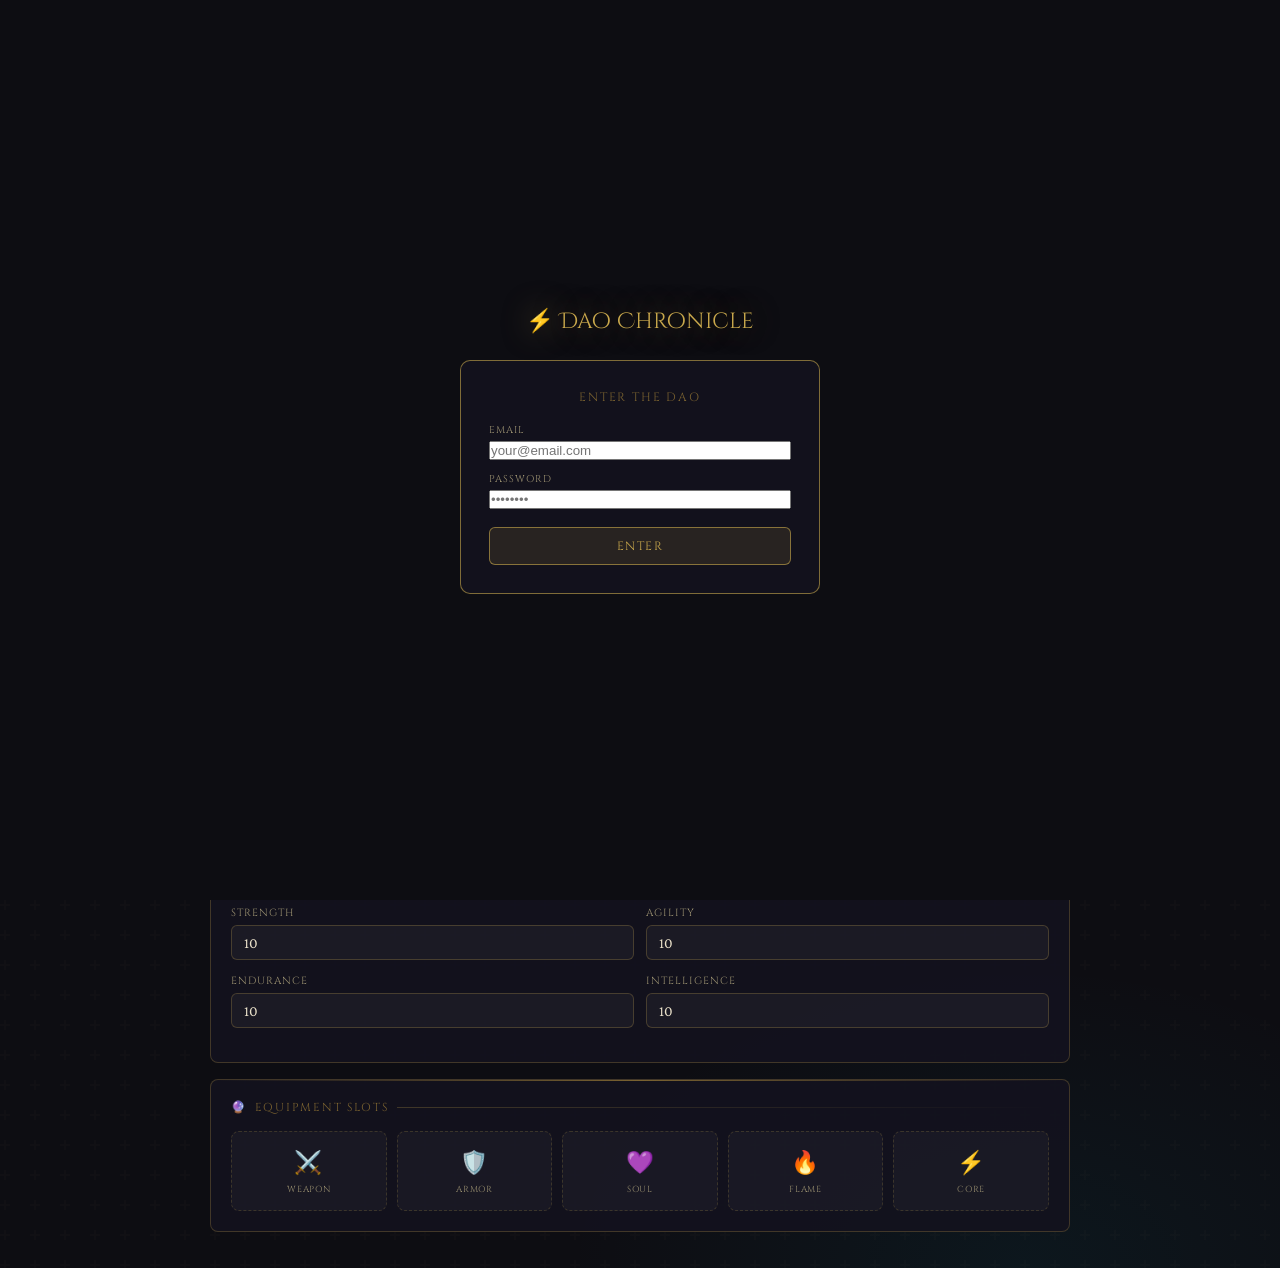
==== index.html @ 79b655cd "Add files via upload Base website form" ====
<!DOCTYPE html>
<html lang="en">
<head>
<meta charset="UTF-8">
<meta name="viewport" content="width=device-width, initial-scale=1.0">
<title>Dao Chronicle — Cultivation Tracker</title>
<link href="https://fonts.googleapis.com/css2?family=Cinzel+Decorative:wght@400;700;900&family=Cinzel:wght@400;600;700&family=Crimson+Pro:ital,wght@0,300;0,400;0,500;1,300;1,400&display=swap" rel="stylesheet">
<script src="https://cdn.jsdelivr.net/npm/@supabase/supabase-js@2"></script>
<link rel="stylesheet" href="style.css">
</head>
<body>

<div id="app-header">
  <div class="header-title">⚡ Dao Chronicle</div>
  <div class="char-switcher" id="charSwitcher">
    <!-- populated by JS -->
    <button class="btn-add-char admin-only" onclick="openAddCharModal()" title="Add Character">＋</button>
    <button class="btn-add-char" onclick="openModal('modal-settings')" title="Settings" style="font-size:0.9rem;">⚙</button>
  </div>
</div>

<div id="tab-bar">
  <button class="tab-btn active" onclick="switchTab('character',this)">
    <span class="tab-icon">☯</span><span data-i18n="tab_character">Character</span>
  </button>
  <button class="tab-btn" onclick="switchTab('stats',this)">
    <span class="tab-icon">📊</span><span data-i18n="tab_stats">Stats</span>
  </button>
  <button class="tab-btn" onclick="switchTab('map',this)">
    <span class="tab-icon">🗺</span><span data-i18n="tab_map">Map</span>
  </button>
  <button class="tab-btn" onclick="switchTab('combat',this)">
    <span class="tab-icon">⚔</span><span data-i18n="tab_combat">Combat</span>
  </button>
  <button class="tab-btn" onclick="switchTab('inventory',this)">
    <span class="tab-icon">🎒</span><span data-i18n="tab_inventory">Inventory</span>
  </button>
  <button class="tab-btn" onclick="switchTab('lore',this)">
    <span class="tab-icon">📜</span>Lore
  </button>
  <button class="tab-btn" onclick="switchTab('shop',this)">
    <span class="tab-icon">🏪</span>Shop
  </button>
  <button class="tab-btn" onclick="switchTab('alchemy',this)">
    <span class="tab-icon">⚗</span>Alchemy
  </button>
</div>

<div id="main-content">

  <!-- ===================== CHARACTER TAB ===================== -->
  <div class="tab-panel active" id="tab-character">

    <!-- Character sub-tabs -->
    <div class="char-sub-tabs">
      <button class="char-sub-tab-btn active" onclick="switchCharSubTab('overview', this)">☯ Overview</button>
      <button class="char-sub-tab-btn" onclick="switchCharSubTab('dao', this)">∞ Dao</button>
    </div>

    <!-- Overview sub-panel -->
    <div class="char-sub-panel active" id="char-sub-overview">

    <div class="panel" id="cultivation-panel">
      <div class="panel-title">⚡ <span data-i18n="panel_cultivation">Cultivation</span></div>
      <div style="display:grid;grid-template-columns:1fr 1fr;gap:12px;">
        <div class="cultivation-display" style="border-color:rgba(6,182,212,0.3);background:linear-gradient(135deg,rgba(6,182,212,0.06),rgba(6,182,212,0.02));">
          <div style="font-family:'Cinzel',serif;font-size:0.6rem;letter-spacing:0.2em;color:var(--qi-light);margin-bottom:6px;text-transform:uppercase;">Qi Cultivation</div>
          <div class="cultivation-stage" id="disp-qi-stage" style="color:var(--qi-light);text-shadow:0 0 20px rgba(6,182,212,0.5);">Mortal</div>
          <div class="cultivation-sublevel" id="disp-qi-sublevel" style="color:var(--qi);">Early Stage · Lv. 1</div>
          <div class="power-bar-group" style="margin-top:10px;max-width:100%;">
            <div class="power-bar-label">
              <span style="color:var(--qi-light)">Qi Power</span>
              <span id="qi-val-disp" style="color:var(--text-dim)">0</span>
            </div>
            <div class="power-bar-track"><div class="power-bar-fill qi" id="qi-bar" style="width:0%"></div></div>
          </div>
        </div>
        <div class="cultivation-display" style="border-color:rgba(139,92,246,0.3);background:linear-gradient(135deg,rgba(139,92,246,0.06),rgba(139,92,246,0.02));">
          <div style="font-family:'Cinzel',serif;font-size:0.6rem;letter-spacing:0.2em;color:var(--soul-light);margin-bottom:6px;text-transform:uppercase;">Soul Cultivation</div>
          <div class="cultivation-stage" id="disp-soul-stage">Mortal</div>
          <div class="cultivation-sublevel" id="disp-soul-sublevel">Early Stage · Lv. 1</div>
          <div class="power-bar-group" style="margin-top:10px;max-width:100%;">
            <div class="power-bar-label">
              <span style="color:var(--soul-light)">Soul Power</span>
              <span id="soul-val-disp" style="color:var(--text-dim)">0</span>
            </div>
            <div class="power-bar-track"><div class="power-bar-fill soul" id="soul-bar" style="width:0%"></div></div>
          </div>
        </div>
      </div>
    </div>

    <div class="panel admin-only">
      <div class="panel-title">✦ <span data-i18n="panel_identity">Identity</span></div>
      <div class="form-row">
        <div class="form-field">
          <label data-i18n="lbl_charname">Character Name</label>
          <input type="text" id="char-name" placeholder="Enter name..." oninput="saveChar()">
        </div>
      </div>
      <div style="display:grid;grid-template-columns:1fr 1fr;gap:14px;margin-bottom:14px;">
        <div style="background:rgba(6,182,212,0.04);border:1px solid rgba(6,182,212,0.2);border-radius:8px;padding:14px;">
          <div style="font-family:'Cinzel',serif;font-size:0.6rem;letter-spacing:0.15em;color:var(--qi-light);text-transform:uppercase;margin-bottom:10px;">⚡ <span data-i18n="lbl_qi_cult">Qi Cultivation</span></div>
          <div class="form-field" style="margin-bottom:10px;">
            <label data-i18n="lbl_stage">Stage</label>
            <select id="qi-stage" onchange="saveChar(); updateCultDisplay()">
              <option>Mortal</option><option>Beginner</option><option>Veteran</option>
              <option>Master</option><option>Expert</option><option>Sage</option>
              <option>Lord</option><option>Monarch</option><option>Immortal</option>
              <option>Saint</option><option>Earth God</option><option>Sky God</option>
              <option>Dao Completion</option>
            </select>
          </div>
          <div class="form-field" style="margin-bottom:10px;">
            <label data-i18n="lbl_sublevel">Sub-Level</label>
            <select id="qi-sublevel" onchange="saveChar(); updateCultDisplay()">
              <option>Early</option><option>Mid</option><option>Late</option><option>Peak</option>
            </select>
          </div>
          <div class="form-field">
            <label data-i18n="lbl_qipower">Qi Power</label>
            <input type="number" id="char-qi" min="0" max="10000" value="100" oninput="saveChar(); updateCultDisplay()">
          </div>
        </div>
        <div style="background:rgba(139,92,246,0.04);border:1px solid rgba(139,92,246,0.2);border-radius:8px;padding:14px;">
          <div style="font-family:'Cinzel',serif;font-size:0.6rem;letter-spacing:0.15em;color:var(--soul-light);text-transform:uppercase;margin-bottom:10px;">💜 <span data-i18n="lbl_soul_cult">Soul Cultivation</span></div>
          <div class="form-field" style="margin-bottom:10px;">
            <label data-i18n="lbl_stage">Stage</label>
            <select id="soul-stage" onchange="saveChar(); updateCultDisplay()">
              <option>Mortal</option><option>Beginner</option><option>Veteran</option>
              <option>Master</option><option>Expert</option><option>Sage</option>
              <option>Lord</option><option>Monarch</option><option>Immortal</option>
              <option>Saint</option><option>Earth God</option><option>Sky God</option>
              <option>Dao Completion</option>
            </select>
          </div>
          <div class="form-field" style="margin-bottom:10px;">
            <label data-i18n="lbl_sublevel">Sub-Level</label>
            <select id="soul-sublevel" onchange="saveChar(); updateCultDisplay()">
              <option>Early</option><option>Mid</option><option>Late</option><option>Peak</option>
            </select>
          </div>
          <div class="form-field">
            <label data-i18n="lbl_soulpower">Soul Power</label>
            <input type="number" id="char-soul" min="0" max="10000" value="100" oninput="saveChar(); updateCultDisplay()">
          </div>
        </div>
      </div>
    </div>

    <div class="panel admin-only">
      <div class="panel-title">⚙ <span data-i18n="panel_corestats">Core Stats (Base Values)</span></div>
      <p style="font-size:0.8rem;color:var(--text-dim);font-style:italic;margin-bottom:12px;">Base values — Qi Strength, Qi Defense, Soul Strength &amp; Soul Defense are derived in the Stats tab.</p>
      <div class="form-row" style="gap:12px;">
        <div class="form-field"><label data-i18n="lbl_str">Strength</label><input type="number" id="core-str" value="10" min="1" oninput="saveChar(); recalcStats()"></div>
        <div class="form-field"><label data-i18n="lbl_agi">Agility</label><input type="number" id="core-agi" value="10" min="1" oninput="saveChar(); recalcStats()"></div>
      </div>
      <div class="form-row" style="gap:12px;">
        <div class="form-field"><label data-i18n="lbl_end">Endurance</label><input type="number" id="core-end" value="10" min="1" oninput="saveChar(); recalcStats()"></div>
        <div class="form-field"><label data-i18n="lbl_int">Intelligence</label><input type="number" id="core-int" value="10" min="1" oninput="saveChar(); recalcStats()"></div>
      </div>
    </div>

    <div class="panel">
      <div class="panel-title">🔮 <span data-i18n="panel_equipment">Equipment Slots</span></div>
      <div class="equip-grid" id="equip-grid">
        <div class="equip-slot" data-slot="weapon" onclick="openEquipSlot('weapon')">
          <span class="equip-slot-icon">⚔️</span>
          <span>Weapon</span>
        </div>
        <div class="equip-slot" data-slot="armor" onclick="openEquipSlot('armor')">
          <span class="equip-slot-icon">🛡️</span>
          <span>Armor</span>
        </div>
        <div class="equip-slot" data-slot="soul" onclick="openEquipSlot('soul')">
          <span class="equip-slot-icon">💜</span>
          <span>Soul</span>
        </div>
        <div class="equip-slot" data-slot="flame" onclick="openEquipSlot('flame')">
          <span class="equip-slot-icon">🔥</span>
          <span>Flame</span>
        </div>
        <div class="equip-slot" data-slot="core" onclick="openEquipSlot('core')">
          <span class="equip-slot-icon">⚡</span>
          <span>Core</span>
        </div>
      </div>
    </div>

    </div><!-- end overview sub-panel -->

    <!-- Dao sub-panel -->
    <div class="char-sub-panel" id="char-sub-dao">
      <div class="panel">
        <div class="panel-title">∞ Dao Comprehension</div>
        <p style="font-size:0.82rem;color:var(--text-dim);margin-bottom:16px;line-height:1.5;font-style:italic;">
          Each Dao has 10 levels of comprehension. Master all 10 elemental Daos to unlock the Grand Dao — the Dao of Everything.
        </p>
        <div id="dao-list"></div>
      </div>

      <!-- Grand Dao -->
      <div class="grand-dao-panel grand-dao-locked" id="grand-dao-panel">
        <div class="grand-dao-title">∞ The Dao</div>
        <div class="grand-dao-subtitle" id="grand-dao-status">Master all 10 Daos at level 10 to unlock this.</div>
        <div id="grand-dao-content" style="display:none;">
          <div style="font-size:0.88rem;color:var(--text-dim);margin-bottom:14px;">
            The Dao of Everything. Beyond comprehension, beyond technique — pure existence.
          </div>
          <div class="dao-pips" id="grand-dao-pips"></div>
          <div style="font-family:'Cinzel',serif;font-size:0.75rem;color:var(--gold);margin-bottom:12px;" id="grand-dao-level-disp">Level 0 / 10</div>
          <div class="dao-btn-row" style="justify-content:center;">
            <button class="dao-btn dao-btn-up" onclick="adjustGrandDao(1)" class="admin-only">+ Comprehend</button>
            <button class="dao-btn dao-btn-down admin-only" onclick="adjustGrandDao(-1)" class="admin-only">−</button>
          </div>
        </div>
      </div>

      <!-- Custom Dao section (unlocked at Grand Dao level 10) -->
      <div id="custom-dao-section" style="display:none;">
        <div class="panel">
          <div class="panel-title">✦ Your Own Dao</div>
          <p style="font-size:0.82rem;color:var(--jade);margin-bottom:14px;font-style:italic;">
            You have transcended all known Daos. Create the Dao that only you can comprehend.
          </p>
          <div id="custom-dao-list" style="margin-bottom:14px;"></div>
          <div class="btn-row">
            <button class="btn admin-only" onclick="openCreateCustomDao()">✦ Create Your Dao</button>
          </div>
        </div>
      </div>

    </div><!-- end dao sub-panel -->

  </div>

  <!-- ===================== STATS TAB ===================== -->
  <div class="tab-panel" id="tab-stats">
    <div class="panel">
      <div class="panel-title">📊 <span data-i18n="panel_compstats">Computed Stats</span></div>
      <div id="stats-display">
        <!-- populated by JS -->
      </div>
    </div>
    <div class="panel">
      <div class="panel-title">⚙ <span data-i18n="panel_equipbonus">Equipment Bonuses</span></div>
      <div id="equip-bonus-list" style="font-size:0.88rem;color:var(--text-dim);">
        <div class="empty-state">No equipment equipped.</div>
      </div>
    </div>
  </div>

  <!-- ===================== MAP TAB ===================== -->
  <div class="tab-panel" id="tab-map">
    <div class="panel">
      <div class="panel-title">🗺 <span data-i18n="panel_map">Map</span></div>
      <div class="map-controls">
        <label for="map-upload" class="btn" style="cursor:pointer;">📁 <span data-i18n="btn_uploadmap">Upload Map</span></label>
        <input type="file" id="map-upload" accept="image/*" style="display:none" onchange="handleMapUpload(event)">
        <button class="btn" onclick="openMapSwitcher()"><span data-i18n="btn_switchmap">🔄 Switch Map</span></button>
        <button class="btn" id="pin-mode-btn" onclick="togglePinMode()"><span data-i18n="btn_addpin">📍 Add Pin</span></button>
        <button class="btn" onclick="exportMap()"><span data-i18n="btn_export">⬇ Export</span></button>
        <button class="btn" onclick="importMapData()"><span data-i18n="btn_import">⬆ Import</span></button>
        <input type="file" id="map-import-input" accept=".json" style="display:none" onchange="handleMapImport(event)">
      </div>
      <div id="map-container">
        <div id="map-canvas-wrap">
          <img id="map-img" src="" alt="" style="display:none">
          <div id="map-no-img" class="no-map-msg">No map uploaded. Click <strong>Upload Map</strong> to begin.</div>
          <svg id="map-svg-overlay"></svg>
        </div>
      </div>
      <div id="map-notes-list"></div>
    </div>
  </div>

  <!-- ===================== COMBAT TAB ===================== -->
  <div class="tab-panel" id="tab-combat">
    <div class="panel">
      <div class="panel-title">⚔ <span data-i18n="panel_combat">Combat Skills</span></div>
      <div class="btn-row">
        <button class="btn btn-soul admin-only" onclick="openSearchModal('skill','combat')"><span data-i18n="btn_searchskills">🔍 Search Skills</span></button>
        <button class="btn admin-only" onclick="openAddCustomSkill('combat')"><span data-i18n="btn_addcustskill">＋ Add Custom Skill</span></button>
      </div>
      <div id="combat-skills-list" style="margin-top:14px;">
        <div class="empty-state">No combat skills learned yet.</div>
      </div>
    </div>
    <div class="panel">
      <div class="panel-title">🌿 <span data-i18n="panel_culttechs">Cultivation Techniques</span></div>
      <div class="btn-row">
        <button class="btn btn-qi admin-only" onclick="openSearchModal('skill','cultivation')"><span data-i18n="btn_searchtechs">🔍 Search Techniques</span></button>
        <button class="btn admin-only" onclick="openAddCustomSkill('cultivation')"><span data-i18n="btn_addcustom">＋ Add Custom</span></button>
      </div>
      <div id="cult-skills-list" style="margin-top:14px;">
        <div class="empty-state">No cultivation techniques learned yet.</div>
      </div>
    </div>
  </div>

  <!-- ===================== INVENTORY TAB ===================== -->
  <div class="tab-panel" id="tab-inventory">
    <div class="sub-tabs">
      <button class="sub-tab-btn active" onclick="switchSubTab('items',this)">📦 <span data-i18n="subtab_items">Items</span></button>
      <button class="sub-tab-btn" onclick="switchSubTab('companions',this)">🐉 <span data-i18n="subtab_companions">Companions</span></button>
    </div>

    <div id="subtab-items">
      <div class="panel">
        <div class="panel-title">📦 <span data-i18n="panel_inventory">Inventory</span></div>
        <div class="btn-row">
          <button class="btn admin-only" onclick="openSearchModal('item','')"><span data-i18n="btn_searchitems">🔍 Search Items</span></button>
          <button class="btn admin-only" onclick="openAddCustomItem()"><span data-i18n="btn_addcustitem">＋ Add Custom Item</span></button>
          <button class="btn admin-only" onclick="exportItems()">⬇ <span data-i18n="btn_exportitems">Export Items</span></button>
          <button class="btn admin-only" onclick="importItems()">⬆ <span data-i18n="btn_importitems">Import Items</span></button>
        </div>
        <div id="items-list" style="margin-top:14px;">
          <div class="empty-state">Your inventory is empty.</div>
        </div>
      </div>
    </div>

    <div id="subtab-companions" style="display:none">
      <div class="panel">
        <div class="panel-title">🐉 <span data-i18n="panel_companions">Spirit Companions</span></div>
        <div class="btn-row">
          <button class="btn btn-soul admin-only" onclick="openSearchModal('companion','')"><span data-i18n="btn_searchcomp">🔍 Search Companions</span></button>
          <button class="btn" onclick="openAddCustomCompanion()"><span data-i18n="btn_addcustom">＋ Add Custom</span></button>
        </div>
        <div id="companions-list" style="margin-top:14px;">
          <div class="empty-state">No companions bound yet.</div>
        </div>
      </div>
    </div>
  </div>

  <!-- ===================== LORE TAB ===================== -->
  <div class="tab-panel" id="tab-lore">

    <!-- Search + filter bar -->
    <div style="display:flex;gap:10px;flex-wrap:wrap;margin-bottom:16px;align-items:center;">
      <input type="text" id="lore-search" placeholder="Search plaques…"
        style="flex:1;min-width:160px;" oninput="filterPlaques()">
      <select id="lore-category-filter" onchange="filterPlaques()"
        style="width:auto;min-width:140px;">
        <option value="">All Categories</option>
        <option>Power</option>
        <option>Person</option>
        <option>Faction</option>
        <option>Location</option>
        <option>Beast</option>
        <option>Artifact</option>
        <option>Event</option>
      </select>
    </div>

    <!-- Plaque grid -->
    <div id="lore-grid" style="
      display:grid;
      grid-template-columns:repeat(auto-fill,minmax(280px,1fr));
      gap:14px;">
      <div style="text-align:center;padding:60px 20px;color:var(--text-dim);
        font-style:italic;grid-column:1/-1;">Loading plaques…</div>
    </div>

  </div>


  <!-- ===================== SHOP TAB ===================== -->
  <div class="tab-panel" id="tab-shop">
    <div class="panel">
      <div class="panel-title">🏪 Ingredient Shop</div>
      <div style="display:flex;align-items:center;justify-content:space-between;flex-wrap:wrap;gap:10px;margin-bottom:16px;">
        <div style="display:flex;align-items:center;gap:6px;">
          <span style="font-size:0.9rem;">💰</span>
          <span style="font-family:'Cinzel',serif;font-size:0.9rem;color:var(--gold);" id="shop-gold-display">0 Gold</span>
        </div>
        <div style="display:flex;gap:8px;flex-wrap:wrap;">
          <input type="text" id="shop-search" placeholder="Search ingredients…" style="width:180px;" oninput="filterShop()">
          <select id="shop-cat-filter" onchange="filterShop()" style="width:auto;">
            <option value="">All Types</option>
            <option>Herb</option><option>Mineral</option><option>Beast Core</option>
            <option>Flame Essence</option><option>Spirit Water</option><option>Void Crystal</option>
          </select>
          <select id="shop-rarity-filter" onchange="filterShop()" style="width:auto;">
            <option value="">All Rarities</option>
            <option>Common</option><option>Uncommon</option><option>Rare</option>
            <option>Epic</option><option>Legendary</option>
          </select>
        </div>
      </div>
      <div id="shop-grid" style="display:grid;grid-template-columns:repeat(auto-fill,minmax(220px,1fr));gap:12px;"></div>
    </div>
  </div>

  <!-- ===================== ALCHEMY TAB ===================== -->
  <div class="tab-panel" id="tab-alchemy">
    <div class="panel">
      <div class="panel-title">⚗ Alchemy — Ingredient Pouch</div>
      <div id="ingredient-pouch" style="display:flex;flex-wrap:wrap;gap:6px;min-height:48px;"></div>
    </div>
    <div class="panel">
      <div class="panel-title">⚗ Pill Recipes</div>
      <div style="display:flex;gap:8px;margin-bottom:14px;flex-wrap:wrap;">
        <input type="text" id="recipe-search" placeholder="Search recipes…" style="flex:1;min-width:140px;" oninput="filterRecipes()">
        <select id="recipe-rarity-filter" onchange="filterRecipes()" style="width:auto;">
          <option value="">All Rarities</option>
          <option>Common</option><option>Uncommon</option><option>Rare</option>
          <option>Epic</option><option>Legendary</option><option>Mythic</option>
        </select>
      </div>
      <div id="recipe-grid" style="display:grid;grid-template-columns:repeat(auto-fill,minmax(280px,1fr));gap:12px;"></div>
    </div>
  </div>

</div><!-- #main-content -->

<!-- ===================== MODALS ===================== -->

<!-- Add Character Modal -->
<div class="modal-bg" id="modal-add-char">
  <div class="modal">
    <div class="modal-title">Create Character</div>
    
    <div class="form-field" style="margin-bottom:14px;">
      <label>Character Name</label>
      <input type="text" id="new-char-name" placeholder="Enter name...">
    </div>
    <div class="btn-row">
      <button class="btn" onclick="createCharacter()">Create</button>
      <button class="btn btn-danger" onclick="closeModal('modal-add-char')">Cancel</button>
    </div>
  </div>
</div>

<!-- Search Modal -->
<div class="modal-bg" id="modal-search">
  <div class="modal">
    <div class="modal-title" id="search-modal-title">Search</div>
    
    <div class="search-input-wrap">
      <span class="search-icon">🔍</span>
      <input type="text" id="search-input" placeholder="Search by name, type, rank..." oninput="runSearch()">
    </div>
    <div id="search-results"></div>
    <div class="btn-row" style="margin-top:12px;">
      <button class="btn btn-danger" onclick="closeModal('modal-search')">Cancel</button>
    </div>
  </div>
</div>

<!-- Equipment Search Modal -->
<div class="modal-bg" id="modal-equip-search">
  <div class="modal">
    <div class="modal-title" id="equip-modal-title">Equip Item</div>
    
    <div class="search-input-wrap">
      <span class="search-icon">🔍</span>
      <input type="text" id="equip-search-input" placeholder="Search items..." oninput="runEquipSearch()">
    </div>
    <div id="equip-search-results"></div>
    <div class="btn-row" style="margin-top:10px;">
      <button class="btn btn-danger" onclick="unequipSlot()">🗑 Unequip</button>
      <button class="btn" onclick="closeModal('modal-equip-search')">Cancel</button>
    </div>
  </div>
</div>

<!-- Map Switcher Modal -->
<div class="modal-bg" id="modal-map-switcher">
  <div class="modal">
    <div class="modal-title">Saved Maps</div>
    
    <div id="map-switcher-list"></div>
    <div class="btn-row" style="margin-top:12px;">
      <button class="btn btn-danger" onclick="closeModal('modal-map-switcher')">Cancel</button>
    </div>
  </div>
</div>

<!-- Pin Note Modal -->
<div class="modal-bg" id="modal-pin">
  <div class="modal">
    <div class="modal-title">Map Marker</div>
    
    <div class="form-field" style="margin-bottom:12px;">
      <label>Marker Title</label>
      <input type="text" id="pin-title" placeholder="Location name...">
    </div>
    <div class="form-field" style="margin-bottom:14px;">
      <label>Notes</label>
      <textarea id="pin-note" rows="4" placeholder="Describe this location..."></textarea>
    </div>
    <div class="form-field" style="margin-bottom:14px;">
      <label>Color</label>
      <select id="pin-color">
        <option value="#c9a84c">Gold</option>
        <option value="#ef4444">Red</option>
        <option value="#06b6d4">Cyan</option>
        <option value="#8b5cf6">Purple</option>
        <option value="#10b981">Green</option>
      </select>
    </div>
    <div class="btn-row">
      <button class="btn" onclick="savePin()">Save Marker</button>
      <button class="btn btn-danger" id="delete-pin-btn" onclick="deletePin()" style="display:none">Delete</button>
      <button class="btn btn-danger" onclick="closeModal('modal-pin')">Cancel</button>
    </div>
  </div>
</div>

<!-- Custom Skill Modal -->
<div class="modal-bg" id="modal-custom-skill">
  <div class="modal">
    <div class="modal-title">Add Custom Skill</div>
    
    <div class="form-row">
      <div class="form-field"><label>Name</label><input type="text" id="csk-name" placeholder="Skill name..."></div>
      <div class="form-field"><label>Type</label>
        <select id="csk-type">
          <option>Qi Skill</option><option>Soul Skill</option><option>Cultivation Technique</option><option>Mythic Art</option>
        </select>
      </div>
    </div>
    <div class="form-row">
      <div class="form-field"><label>Rank</label>
        <select id="csk-rank"><option>D</option><option>C</option><option>B</option><option>A</option><option>S</option><option>SS</option></select>
      </div>
      <div class="form-field"><label>Rarity</label>
        <select id="csk-rarity"><option>Common</option><option>Rare</option><option>Legendary</option><option>Mythic</option><option>Immortal</option></select>
      </div>
    </div>
    <div class="form-field" style="margin-bottom:12px;"><label>Description</label><textarea id="csk-desc" rows="3" placeholder="Describe the skill..."></textarea></div>
    <div class="form-field" style="margin-bottom:14px;"><label>Effect</label><textarea id="csk-effect" rows="2" placeholder="Game effect..."></textarea></div>
    <div class="btn-row">
      <button class="btn" onclick="saveCustomSkill()">Add Skill</button>
      <button class="btn btn-danger" onclick="closeModal('modal-custom-skill')">Cancel</button>
    </div>
  </div>
</div>

<!-- Custom Item Modal -->
<div class="modal-bg" id="modal-custom-item">
  <div class="modal">
    <div class="modal-title">Add Custom Item</div>
    
    <div class="form-row">
      <div class="form-field"><label>Name</label><input type="text" id="citm-name" placeholder="Item name..."></div>
      <div class="form-field"><label>Type</label>
        <select id="citm-type">
          <option>Weapon</option><option>Armor</option><option>Flame</option>
          <option>Soul</option><option>Core</option>
          <option>Artifact</option><option>Utility Item</option><option>Cultivation Pill</option>
        </select>
      </div>
    </div>
    <div class="form-row">
      <div class="form-field"><label>Rank</label>
        <select id="citm-rank"><option>D</option><option>C</option><option>B</option><option>A</option><option>S</option><option>Growth</option></select>
      </div>
      <div class="form-field"><label>Energy</label>
        <select id="citm-energy"><option>Qi</option><option>Soul</option><option>Mixed</option><option>Fire / Soul</option><option>Void</option><option>None</option></select>
      </div>
    </div>
    <div class="form-row-3" style="margin-bottom:12px;">
      <div class="form-field"><label>ATK bonus</label><input type="number" id="citm-b-attack" value="0"></div>
      <div class="form-field"><label>DEF bonus</label><input type="number" id="citm-b-defense" value="0"></div>
      <div class="form-field"><label>STR bonus</label><input type="number" id="citm-b-strength" value="0"></div>
      <div class="form-field"><label>AGI bonus</label><input type="number" id="citm-b-agility" value="0"></div>
      <div class="form-field"><label>END bonus</label><input type="number" id="citm-b-endurance" value="0"></div>
      <div class="form-field"><label>INT bonus</label><input type="number" id="citm-b-intelligence" value="0"></div>
    </div>
    <!-- Image upload -->
    <div class="form-field" style="margin-bottom:14px;">
      <label>Item Image (optional)</label>
      <div style="display:flex;align-items:center;gap:10px;margin-top:4px;">
        <label for="citm-img-upload" class="btn" style="cursor:pointer;margin:0;">📷 Upload Image</label>
        <input type="file" id="citm-img-upload" accept="image/*" style="display:none" onchange="previewCustomItemImg(event)">
        <button class="btn btn-danger" onclick="clearCustomItemImg()">Clear</button>
      </div>
      <div id="citm-img-preview" style="margin-top:8px;display:none;">
        <img id="citm-img-thumb" src="" style="max-height:80px;border-radius:6px;border:1px solid var(--border);">
      </div>
    </div>
    <div class="btn-row">
      <button class="btn" onclick="saveCustomItem()">Add Item</button>
      <button class="btn btn-danger" onclick="closeModal('modal-custom-item')">Cancel</button>
    </div>
  </div>
</div>


<!-- Settings Modal -->
<div class="modal-bg" id="modal-settings">
  <div class="modal" style="max-width:400px;">
    <div class="modal-title">⚙ Settings</div>
    

    <!-- Appearance -->
    <div style="font-family:'Cinzel',serif;font-size:0.62rem;letter-spacing:0.15em;color:var(--gold-dim);text-transform:uppercase;margin-bottom:12px;">Appearance</div>
    <div style="display:flex;align-items:center;justify-content:space-between;padding:12px 14px;background:rgba(255,255,255,0.03);border:1px solid var(--border);border-radius:8px;margin-bottom:20px;">
      <div>
        <div style="font-family:'Cinzel',serif;font-size:0.82rem;color:var(--text);">Light Mode</div>
        <div style="font-size:0.78rem;color:var(--text-dim);margin-top:2px;">Switch to a brighter parchment theme</div>
      </div>
      <label class="toggle-switch">
        <input type="checkbox" id="setting-light-mode" onchange="applySettings()">
        <span class="toggle-slider"></span>
      </label>
    </div>

    <!-- Character Export/Import -->
    <div style="font-family:'Cinzel',serif;font-size:0.62rem;letter-spacing:0.15em;color:var(--gold-dim);text-transform:uppercase;margin-bottom:12px;">Character Data</div>
    <div style="padding:12px 14px;background:rgba(255,255,255,0.03);border:1px solid var(--border);border-radius:8px;margin-bottom:20px;">
      <div style="font-family:'Cinzel',serif;font-size:0.82rem;color:var(--text);margin-bottom:8px;">Export or import your full character save</div>
      <div style="display:flex;gap:8px;">
        <button class="btn" onclick="exportCharacter();closeModal('modal-settings')" style="flex:1;">⬇ Export Character</button>
        <button class="btn btn-soul" onclick="importCharacter();closeModal('modal-settings')" style="flex:1;">⬆ Import Character</button>
      </div>
    </div>

    <!-- Language -->
    <div style="font-family:'Cinzel',serif;font-size:0.62rem;letter-spacing:0.15em;color:var(--gold-dim);text-transform:uppercase;margin-bottom:12px;">Language</div>
    <div style="padding:12px 14px;background:rgba(255,255,255,0.03);border:1px solid var(--border);border-radius:8px;margin-bottom:20px;">
      <div style="font-family:'Cinzel',serif;font-size:0.82rem;color:var(--text);margin-bottom:8px;">Skill &amp; Companion Descriptions</div>
      <div style="display:flex;gap:8px;">
        <button id="lang-en-btn" class="btn" onclick="setLanguage('en')" style="flex:1;">🇬🇧 English</button>
        <button id="lang-de-btn" class="btn" onclick="setLanguage('de')" style="flex:1;opacity:0.5;">🇩🇪 Deutsch</button>
      </div>
    </div>

    <div class="btn-row" style="margin-top:4px;">
      <button class="btn" onclick="closeModal('modal-settings')">Done</button>
    </div>
  </div>
</div>


<!-- Delete Character Modal -->
<div class="modal-bg" id="modal-delete-char">
  <div class="modal" style="max-width:380px;">
    <div class="modal-title" style="color:#f87171;">⚠ Delete Character</div>
    
    <p style="font-size:0.95rem;color:var(--text);margin-bottom:6px;">Are you sure you want to delete</p>
    <p style="font-family:'Cinzel',serif;font-size:1rem;color:var(--gold);margin-bottom:16px;" id="delete-char-name"></p>
    <p style="font-size:0.85rem;color:var(--text-dim);margin-bottom:20px;">This will permanently remove all data for this character including stats, skills, inventory, and maps.</p>
    <div class="btn-row">
      <button class="btn btn-danger" onclick="deleteCharacter()" style="flex:1;">🗑 Delete Forever</button>
      <button class="btn" onclick="closeModal('modal-delete-char')" style="flex:1;">Cancel</button>
    </div>
  </div>
</div>

<!-- Hidden file inputs for export/import -->
<input type="file" id="import-items-input" accept=".json" style="display:none" onchange="handleItemsImport(event)">
<input type="file" id="import-char-input"  accept=".json" style="display:none" onchange="handleCharImport(event)">

<!-- Create Custom Dao Modal -->
<div class="modal-bg" id="modal-custom-dao">
  <div class="modal" style="max-width:460px;">
    <div class="modal-title" style="color:var(--gold);">✦ Create Your Dao</div>
    <div class="form-field" style="margin-bottom:12px;">
      <label>Dao Name</label>
      <input type="text" id="custom-dao-name" placeholder="The Dao of ...">
    </div>
    <div class="form-field" style="margin-bottom:14px;">
      <label>Description</label>
      <textarea id="custom-dao-desc" rows="3" placeholder="Describe the nature of your Dao..."></textarea>
    </div>
    <div class="form-field" style="margin-bottom:14px;">
      <label>Dao Color (accent)</label>
      <select id="custom-dao-color">
        <option value="#c9a84c">Gold</option>
        <option value="#06b6d4">Cyan</option>
        <option value="#8b5cf6">Purple</option>
        <option value="#10b981">Jade</option>
        <option value="#ef4444">Crimson</option>
        <option value="#f97316">Orange</option>
        <option value="#e0f2fe">Ice White</option>
        <option value="#ff6b6b">Chaos Red</option>
      </select>
    </div>
    <div class="btn-row">
      <button class="btn" onclick="saveCustomDao()">✦ Forge This Dao</button>
      <button class="btn btn-danger" onclick="closeModal('modal-custom-dao')">Cancel</button>
    </div>
  </div>
</div>

<!-- Login Overlay -->
<div id="login-overlay" style="
  position:fixed;inset:0;background:var(--ink);z-index:10000;
  display:flex;flex-direction:column;align-items:center;justify-content:center;gap:16px;
  padding:24px;">
  <div style="font-family:'Cinzel Decorative',serif;font-size:1.4rem;color:var(--gold);
    text-shadow:0 0 30px rgba(201,168,76,0.5);margin-bottom:8px;">⚡ Dao Chronicle</div>
  <div style="background:var(--panel);border:1px solid var(--border-bright);border-radius:10px;
    padding:28px;width:100%;max-width:360px;position:relative;">
    <div style="font-family:'Cinzel',serif;font-size:0.75rem;letter-spacing:0.15em;
      color:var(--gold-dim);text-transform:uppercase;margin-bottom:18px;text-align:center;">
      Enter the Dao</div>
    <div style="margin-bottom:12px;">
      <label style="font-family:'Cinzel',serif;font-size:0.62rem;letter-spacing:0.1em;
        color:var(--text-dim);text-transform:uppercase;display:block;margin-bottom:4px;">Email</label>
      <input type="email" id="login-email" placeholder="your@email.com"
        style="width:100%;" autocomplete="email" onkeydown="if(event.key==='Enter')doLogin()">
    </div>
    <div style="margin-bottom:18px;">
      <label style="font-family:'Cinzel',serif;font-size:0.62rem;letter-spacing:0.1em;
        color:var(--text-dim);text-transform:uppercase;display:block;margin-bottom:4px;">Password</label>
      <input type="password" id="login-password" placeholder="••••••••"
        style="width:100%;" autocomplete="current-password" onkeydown="if(event.key==='Enter')doLogin()">
    </div>
    <button onclick="doLogin()" id="login-submit-btn" style="width:100%;padding:10px;
      background:rgba(201,168,76,0.12);border:1px solid var(--border-bright);
      color:var(--gold);font-family:'Cinzel',serif;font-size:0.75rem;
      letter-spacing:0.12em;text-transform:uppercase;border-radius:6px;cursor:pointer;
      transition:all 0.2s;" onmouseover="this.style.background='rgba(201,168,76,0.25)'"
      onmouseout="this.style.background='rgba(201,168,76,0.12)'">
      Enter
    </button>
    <div id="login-error" style="color:#f87171;font-size:0.8rem;text-align:center;
      margin-top:10px;display:none;font-family:'Crimson Pro',serif;"></div>
  </div>
</div>

<!-- Loading overlay -->
<div id="loading-overlay" style="
  position:fixed;inset:0;background:var(--ink);z-index:9999;
  display:flex;flex-direction:column;align-items:center;justify-content:center;gap:16px;">
  <div style="font-family:'Cinzel Decorative',serif;font-size:1.4rem;color:var(--gold);
    text-shadow:0 0 30px rgba(201,168,76,0.5);">⚡ Dao Chronicle</div>
  <div style="width:160px;height:3px;background:rgba(255,255,255,0.06);border-radius:2px;overflow:hidden;">
    <div id="loading-bar" style="height:100%;width:0%;background:linear-gradient(90deg,var(--qi),var(--gold));
      border-radius:2px;transition:width 0.4s ease;"></div>
  </div>
  <div id="loading-msg" style="font-family:'Cinzel',serif;font-size:0.65rem;
    letter-spacing:0.2em;color:var(--text-dim);text-transform:uppercase;">Awakening the Dao…</div>
</div>

<!-- Plaque Detail Modal -->
<div class="modal-bg" id="modal-plaque">
  <div class="modal" style="max-width:620px;">
    <div class="modal-title" id="plaque-modal-name" style="color:var(--gold);font-size:1rem;"></div>
    <div id="plaque-modal-img-wrap"></div>
    <div style="display:flex;gap:6px;flex-wrap:wrap;margin-bottom:10px;" id="plaque-modal-badges"></div>
    <div style="font-size:0.88rem;color:var(--text);margin-bottom:8px;" id="plaque-modal-desc"></div>
    <div class="plaque-lore" id="plaque-modal-lore"></div>
    <div class="btn-row" style="margin-top:16px;">
      <button class="btn btn-danger" onclick="closeModal('modal-plaque')">Close</button>
    </div>
  </div>
</div>

<script src="app.js"></script>
</body>
</html>
---- style.css ----
:root {
    --gold: #c9a84c;
    --gold-light: #e8c96e;
    --gold-dim: #7a6230;
    --jade: #4caf8a;
    --jade-dim: #2d6b55;
    --crimson: #c44a3a;
    --ink: #0d0d12;
    --ink-2: #13131e;
    --ink-3: #1a1a2e;
    --ink-4: #22223b;
    --parchment: #f0e6cc;
    --parchment-dim: #c8b890;
    --soul: #8b5cf6;
    --soul-light: #a78bfa;
    --qi: #06b6d4;
    --qi-light: #67e8f9;
    --panel: rgba(20, 18, 30, 0.95);
    --border: rgba(201,168,76,0.25);
    --border-bright: rgba(201,168,76,0.6);
    --text: #e8dfc8;
    --text-dim: #9a9070;
  }

  /* ── Light mode ── */
  body.light-mode {
    --gold: #a07828;
    --gold-light: #c49a30;
    --gold-dim: #8a6420;
    --jade: #1e8a60;
    --ink: #f0ede6;
    --ink-2: #e8e2d8;
    --ink-3: #ddd6c8;
    --ink-4: #cec6b4;
    --soul: #7c3aed;
    --soul-light: #6d28d9;
    --qi: #0891b2;
    --qi-light: #0e7490;
    --panel: rgba(255,252,245,0.97);
    --border: rgba(160,120,40,0.2);
    --border-bright: rgba(160,120,40,0.5);
    --text: #2c2410;
    --text-dim: #7a6840;
    background-image: radial-gradient(ellipse 80% 50% at 50% -20%, rgba(139,92,246,0.05) 0%, transparent 70%);
    background-color: #f0ede6;
  }
  body.light-mode #app-header {
    background: linear-gradient(180deg, rgba(240,237,230,0.98) 0%, rgba(240,237,230,0.94) 100%);
    box-shadow: 0 2px 20px rgba(0,0,0,0.12), 0 1px 0 rgba(160,120,40,0.15);
  }
  body.light-mode #tab-bar { background: rgba(240,237,230,0.97); -webkit-mask-image: linear-gradient(to right, transparent 0%, black 4%, black 96%, transparent 100%); mask-image: linear-gradient(to right, transparent 0%, black 4%, black 96%, transparent 100%); }
  body.light-mode .modal { background: #f4f0e8; }
  body.light-mode .search-result { background: rgba(0,0,0,0.03); }
  body.light-mode .search-result:hover { background: rgba(160,120,40,0.08); }
  body.light-mode input[type="text"], body.light-mode input[type="number"],
  body.light-mode select, body.light-mode textarea {
    background: rgba(255,255,255,0.8);
    color: var(--text);
    border-color: rgba(160,120,40,0.3);
  }
  body.light-mode .stat-row { background: rgba(0,0,0,0.03); border-color: rgba(160,120,40,0.15); }
  body.light-mode .skill-card, body.light-mode .item-card, body.light-mode .companion-card {
    background: rgba(255,255,255,0.6);
  }
  body.light-mode .equip-slot { background: rgba(255,255,255,0.5); }

  * { margin: 0; padding: 0; box-sizing: border-box; }

  body {
    background: var(--ink);
    color: var(--text);
    font-family: 'Crimson Pro', serif;
    min-height: 100vh;
    background-image:
      radial-gradient(ellipse 80% 50% at 50% -20%, rgba(139,92,246,0.08) 0%, transparent 70%),
      radial-gradient(ellipse 60% 40% at 80% 100%, rgba(6,182,212,0.06) 0%, transparent 60%),
      url("data:image/svg+xml,%3Csvg width='60' height='60' viewBox='0 0 60 60' xmlns='http://www.w3.org/2000/svg'%3E%3Cg fill='none' fill-rule='evenodd'%3E%3Cg fill='%23c9a84c' fill-opacity='0.02'%3E%3Cpath d='M36 34v-4h-2v4h-4v2h4v4h2v-4h4v-2h-4zm0-30V0h-2v4h-4v2h4v4h2V6h4V4h-4zM6 34v-4H4v4H0v2h4v4h2v-4h4v-2H6zM6 4V0H4v4H0v2h4v4h2V6h4V4H6z'/%3E%3C/g%3E%3C/g%3E%3C/svg%3E");
  }

  /* ===== HEADER ===== */
  #app-header {
    background: linear-gradient(180deg, rgba(13,13,18,0.98) 0%, rgba(13,13,18,0.92) 100%);
    border-bottom: 1px solid var(--border-bright);
    padding: 0 24px;
    display: flex;
    align-items: center;
    justify-content: space-between;
    height: 56px;
    position: sticky; top: 0; z-index: 100;
    box-shadow: 0 2px 30px rgba(0,0,0,0.6), 0 1px 0 rgba(201,168,76,0.15);
  }

  .header-title {
    font-family: 'Cinzel Decorative', serif;
    font-size: 1.1rem;
    color: var(--gold);
    letter-spacing: 0.05em;
    text-shadow: 0 0 20px rgba(201,168,76,0.4);
  }

  .char-switcher {
    display: flex;
    align-items: center;
    gap: 8px;
  }

  .char-pill {
    background: rgba(201,168,76,0.08);
    border: 1px solid var(--border);
    border-radius: 20px;
    padding: 4px 14px;
    font-family: 'Cinzel', serif;
    font-size: 0.72rem;
    color: var(--gold-dim);
    cursor: pointer;
    transition: all 0.2s;
    letter-spacing: 0.05em;
  }
  .char-pill:hover { border-color: var(--gold); color: var(--gold); background: rgba(201,168,76,0.15); }
  .char-pill.active { background: rgba(201,168,76,0.2); border-color: var(--gold); color: var(--gold); box-shadow: 0 0 10px rgba(201,168,76,0.2); }

  .btn-add-char {
    background: none;
    border: 1px solid var(--border);
    border-radius: 50%;
    width: 28px; height: 28px;
    color: var(--gold-dim);
    cursor: pointer;
    font-size: 1.1rem;
    display: flex; align-items: center; justify-content: center;
    transition: all 0.2s;
  }
  .btn-add-char:hover { border-color: var(--gold); color: var(--gold); background: rgba(201,168,76,0.1); }

  /* ===== TABS ===== */
  #tab-bar {
    display: flex;
    background: rgba(13,13,18,0.95);
    border-bottom: 1px solid var(--border);
    padding: 0;
    /* On desktop: tabs share the full width evenly */
    /* On mobile: tabs scroll horizontally */
  }
  .tab-btn {
    flex: 1 1 0;              /* stretch evenly on desktop */
    min-width: 0;
    padding: 10px 6px 8px;
    background: none;
    border: none;
    border-bottom: 2px solid transparent;
    color: var(--text-dim);
    font-family: 'Cinzel', serif;
    font-size: 0.6rem;
    letter-spacing: 0.06em;
    text-transform: uppercase;
    cursor: pointer;
    transition: color 0.22s, background 0.22s, border-color 0.22s;
    white-space: nowrap;
    overflow: hidden;
    text-overflow: ellipsis;
  }
  .tab-btn:hover { color: var(--parchment-dim); background: rgba(255,255,255,0.03); }
  .tab-btn.active {
    color: var(--gold);
    border-bottom-color: var(--gold);
    text-shadow: 0 0 12px rgba(201,168,76,0.5);
    background: rgba(201,168,76,0.05);
  }
  .tab-icon { display: block; font-size: 1rem; margin-bottom: 3px; line-height: 1; }

  /* Mobile: switch to scrollable strip */
  @media (max-width: 700px) {
    #tab-bar {
      overflow-x: auto;
      overflow-y: hidden;
      scrollbar-width: none;
      -webkit-overflow-scrolling: touch;
      -webkit-mask-image: linear-gradient(to right, transparent 0%, black 5%, black 95%, transparent 100%);
      mask-image:         linear-gradient(to right, transparent 0%, black 5%, black 95%, transparent 100%);
    }
    #tab-bar::-webkit-scrollbar { display: none; }
    .tab-btn {
      flex: 0 0 auto;         /* fixed width per tab on mobile */
      min-width: 68px;
      scroll-margin: 12px;
    }
  }

  /* ===== MAIN CONTENT ===== */
  #main-content { padding: 20px; max-width: 900px; margin: 0 auto; overflow-x: clip; }

  .tab-panel { display: none; }
  .tab-panel.active { display: block; animation: fadeIn 0.3s ease; }

  @keyframes fadeIn { from { opacity: 0; transform: translateY(6px); } to { opacity: 1; transform: translateY(0); } }

  /* ===== PANELS & CARDS ===== */
  .panel {
    background: var(--panel);
    border: 1px solid var(--border);
    border-radius: 8px;
    padding: 20px;
    margin-bottom: 16px;
    position: relative;
    overflow: hidden;
  }
  .panel::before {
    content: '';
    position: absolute;
    top: 0; left: 0; right: 0;
    height: 1px;
    background: linear-gradient(90deg, transparent, var(--gold-dim), transparent);
  }

  .panel-title {
    font-family: 'Cinzel', serif;
    font-size: 0.72rem;
    letter-spacing: 0.15em;
    color: var(--gold-dim);
    text-transform: uppercase;
    margin-bottom: 16px;
    display: flex;
    align-items: center;
    gap: 8px;
  }
  .panel-title::after {
    content: '';
    flex: 1;
    height: 1px;
    background: linear-gradient(90deg, var(--border), transparent);
  }

  /* ===== INPUTS ===== */
  input[type="text"], input[type="number"], select, textarea {
    background: rgba(255,255,255,0.04);
    border: 1px solid var(--border);
    border-radius: 6px;
    padding: 8px 12px;
    color: var(--text);
    font-family: 'Crimson Pro', serif;
    font-size: 0.95rem;
    outline: none;
    transition: border-color 0.2s;
    width: 100%;
  }
  input:focus, select:focus, textarea:focus { border-color: var(--gold-dim); background: rgba(255,255,255,0.06); }
  select option { background: var(--ink-3); color: var(--text); }
  input[type="text"]::placeholder { color: var(--text-dim); }

  label {
    font-family: 'Cinzel', serif;
    font-size: 0.65rem;
    letter-spacing: 0.1em;
    color: var(--text-dim);
    text-transform: uppercase;
    display: block;
    margin-bottom: 5px;
  }

  .form-row { display: grid; grid-template-columns: 1fr 1fr; gap: 14px; margin-bottom: 14px; }
  .form-row-3 { display: grid; grid-template-columns: 1fr 1fr 1fr; gap: 12px; margin-bottom: 14px; }
  .form-field { display: flex; flex-direction: column; }

  /* ===== BUTTONS ===== */
  .btn {
    padding: 8px 18px;
    border: 1px solid var(--border-bright);
    background: rgba(201,168,76,0.08);
    color: var(--gold);
    font-family: 'Cinzel', serif;
    font-size: 0.68rem;
    letter-spacing: 0.1em;
    text-transform: uppercase;
    border-radius: 6px;
    cursor: pointer;
    transition: all 0.2s;
  }
  .btn:hover { background: rgba(201,168,76,0.18); box-shadow: 0 0 12px rgba(201,168,76,0.2); }

  .btn-soul { border-color: rgba(139,92,246,0.5); color: var(--soul-light); background: rgba(139,92,246,0.08); }
  .btn-soul:hover { background: rgba(139,92,246,0.18); box-shadow: 0 0 12px rgba(139,92,246,0.25); }

  .btn-qi { border-color: rgba(6,182,212,0.5); color: var(--qi-light); background: rgba(6,182,212,0.08); }
  .btn-qi:hover { background: rgba(6,182,212,0.18); }

  .btn-danger { border-color: rgba(196,74,58,0.5); color: #f87171; background: rgba(196,74,58,0.08); }
  .btn-danger:hover { background: rgba(196,74,58,0.18); }

  .btn-row { display: flex; gap: 10px; flex-wrap: wrap; margin-top: 12px; }

  /* ===== CULTIVATION LEVEL DISPLAY ===== */
  .cultivation-display {
    background: linear-gradient(135deg, rgba(139,92,246,0.06), rgba(6,182,212,0.06));
    border: 1px solid rgba(139,92,246,0.25);
    border-radius: 10px;
    padding: 16px 20px;
    text-align: center;
    margin-bottom: 16px;
  }
  .cultivation-stage {
    font-family: 'Cinzel Decorative', serif;
    font-size: 1.3rem;
    color: var(--gold);
    text-shadow: 0 0 20px rgba(201,168,76,0.5);
    letter-spacing: 0.05em;
  }
  .cultivation-sublevel {
    font-family: 'Cinzel', serif;
    font-size: 0.75rem;
    color: var(--soul-light);
    letter-spacing: 0.2em;
    text-transform: uppercase;
    margin-top: 3px;
  }
  .power-bars { display: flex; gap: 20px; margin-top: 14px; justify-content: center; }
  .power-bar-group { flex: 1; max-width: 180px; }
  .power-bar-label { font-family: 'Cinzel', serif; font-size: 0.6rem; letter-spacing: 0.15em; margin-bottom: 5px; display: flex; justify-content: space-between; }
  .power-bar-track { background: rgba(255,255,255,0.06); border-radius: 3px; height: 6px; overflow: hidden; }
  .power-bar-fill { height: 100%; border-radius: 3px; transition: width 0.5s ease; }
  .power-bar-fill.qi { background: linear-gradient(90deg, var(--qi), var(--qi-light)); box-shadow: 0 0 8px rgba(6,182,212,0.4); }
  .power-bar-fill.soul { background: linear-gradient(90deg, var(--soul), var(--soul-light)); box-shadow: 0 0 8px rgba(139,92,246,0.4); }
  .power-val { font-size: 0.75rem; color: var(--text-dim); margin-top: 4px; }

  /* ===== EQUIPMENT SLOTS ===== */
  .equip-grid { display: grid; grid-template-columns: repeat(5, 1fr); gap: 10px; }
  .equip-slot {
    background: rgba(255,255,255,0.03);
    border: 1px dashed rgba(201,168,76,0.2);
    border-radius: 8px;
    padding: 10px 6px;
    text-align: center;
    cursor: pointer;
    transition: all 0.2s;
    min-height: 80px;
    display: flex;
    flex-direction: column;
    align-items: center;
    justify-content: center;
    gap: 5px;
    font-family: 'Cinzel', serif;
    font-size: 0.55rem;
    letter-spacing: 0.08em;
    color: var(--text-dim);
    text-transform: uppercase;
    position: relative;
  }
  .equip-slot:hover { border-color: var(--gold-dim); background: rgba(201,168,76,0.05); }
  .equip-slot.filled { border-style: solid; border-color: rgba(201,168,76,0.35); background: rgba(201,168,76,0.05); }
  .equip-slot-icon { font-size: 1.4rem; }
  .equip-slot-name { font-size: 0.55rem; color: var(--gold-dim); text-align: center; line-height: 1.2; max-width: 100%; overflow: hidden; text-overflow: ellipsis; }
  .equip-slot-rank { position: absolute; top: 4px; right: 5px; font-size: 0.6rem; font-weight: bold; }
  .rank-S { color: #f59e0b; } .rank-A { color: #a78bfa; } .rank-B { color: #60a5fa; }
  .rank-C { color: #34d399; } .rank-D { color: #9ca3af; }

  /* ===== STATS ===== */
  /* ── Stat rows ── */
  .stat-row {
    display: flex;
    align-items: center;
    justify-content: space-between;
    padding: 13px 16px;
    border-radius: 8px;
    background: rgba(255,255,255,0.03);
    border: 1px solid var(--border);
    margin-bottom: 6px;
    transition: border-color 0.2s, background 0.2s;
    gap: 12px;
  }
  .stat-row:hover { border-color: rgba(201,168,76,0.35); background: rgba(255,255,255,0.05); }
  .stat-row.derived {
    border-color: rgba(201,168,76,0.22);
    background: rgba(201,168,76,0.04);
  }
  .stat-row.derived:hover { border-color: rgba(201,168,76,0.5); }
  .stat-row-left { display: flex; flex-direction: column; gap: 3px; }
  .stat-row-name {
    font-family: 'Cinzel', serif;
    font-size: 0.85rem;
    color: var(--text);
    letter-spacing: 0.04em;
  }
  .stat-row.derived .stat-row-name { color: var(--gold); }
  .stat-row-sub {
    font-size: 0.72rem;
    color: var(--text-dim);
  }
  .stat-row-right { display: flex; flex-direction: column; align-items: flex-end; gap: 3px; flex-shrink: 0; }
  .stat-row-value {
    font-family: 'Cinzel', serif;
    font-size: 1.15rem;
    color: var(--text);
    font-weight: 700;
    letter-spacing: 0.02em;
  }
  .stat-row.derived .stat-row-value { color: var(--gold); }
  .stat-row-formula { font-size: 0.68rem; color: var(--text-dim); }
  .stat-section-label {
    font-family: 'Cinzel', serif;
    font-size: 0.6rem;
    letter-spacing: 0.18em;
    text-transform: uppercase;
    color: var(--text-dim);
    padding: 10px 4px 6px;
  }

  /* ===== SKILLS ===== */
  .skill-card {
    background: rgba(255,255,255,0.025);
    border: 1px solid var(--border);
    border-radius: 8px;
    padding: 12px 14px;
    margin-bottom: 8px;
    cursor: pointer;
    transition: all 0.2s;
    position: relative;
  }
  .skill-card:hover { border-color: var(--gold-dim); background: rgba(201,168,76,0.04); }
  .skill-name { font-family: 'Cinzel', serif; font-size: 0.82rem; color: var(--text); margin-bottom: 4px; display: flex; align-items: center; gap: 8px; flex-wrap: wrap; }
  .skill-desc { font-size: 0.85rem; color: var(--text-dim); line-height: 1.45; }
  .skill-effect { font-size: 0.82rem; color: var(--jade); margin-top: 5px; font-style: italic; }
  .badge {
    font-family: 'Cinzel', serif;
    font-size: 0.55rem;
    letter-spacing: 0.1em;
    padding: 2px 7px;
    border-radius: 3px;
    border: 1px solid;
    text-transform: uppercase;
    white-space: nowrap;
  }
  .badge-qi { color: var(--qi-light); border-color: rgba(6,182,212,0.4); background: rgba(6,182,212,0.08); }
  .badge-soul { color: var(--soul-light); border-color: rgba(139,92,246,0.4); background: rgba(139,92,246,0.08); }
  .badge-mythic { color: #e8c96e; border-color: rgba(201,168,76,0.5); background: rgba(201,168,76,0.1); }
  .badge-cult { color: #34d399; border-color: rgba(52,211,153,0.4); background: rgba(52,211,153,0.08); }
  .badge-rare { color: #9ca3af; border-color: rgba(156,163,175,0.3); background: rgba(156,163,175,0.06); }
  .badge-legendary { color: #fb923c; border-color: rgba(251,146,60,0.4); background: rgba(251,146,60,0.08); }
  .badge-immortal { color: #f0abfc; border-color: rgba(240,171,252,0.4); background: rgba(240,171,252,0.08); }
  .badge-god  { color: #fde68a; border-color: rgba(253,230,138,0.5); background: rgba(253,230,138,0.1); text-shadow: 0 0 8px rgba(253,230,138,0.4); }
  .badge-dao  { color: #e0f2fe; border-color: rgba(224,242,254,0.5); background: rgba(224,242,254,0.08); text-shadow: 0 0 8px rgba(224,242,254,0.35); }
  .badge-sss  { color: #ff6b6b; border-color: rgba(255,107,107,0.5); background: rgba(255,107,107,0.1); text-shadow: 0 0 8px rgba(255,107,107,0.4); }

  .remove-btn {
    position: absolute;
    top: 8px; right: 10px;
    background: none;
    border: none;
    color: rgba(239,68,68,0.4);
    cursor: pointer;
    font-size: 0.85rem;
    transition: color 0.2s;
  }
  .remove-btn:hover { color: #ef4444; }

  /* ===== INVENTORY ===== */
  .sub-tabs { display: flex; gap: 2px; margin-bottom: 16px; }
  .sub-tab-btn {
    flex: 1;
    padding: 8px;
    background: rgba(255,255,255,0.03);
    border: 1px solid var(--border);
    border-radius: 6px;
    color: var(--text-dim);
    font-family: 'Cinzel', serif;
    font-size: 0.65rem;
    letter-spacing: 0.1em;
    text-transform: uppercase;
    cursor: pointer;
    transition: all 0.2s;
  }
  .sub-tab-btn.active { background: rgba(201,168,76,0.1); border-color: var(--gold); color: var(--gold); }

  .item-card {
    background: rgba(255,255,255,0.025);
    border: 1px solid var(--border);
    border-radius: 8px;
    padding: 12px 14px;
    margin-bottom: 8px;
    position: relative;
  }
  .item-header { display: flex; align-items: flex-start; justify-content: space-between; gap: 8px; margin-bottom: 5px; }
  .item-name { font-family: 'Cinzel', serif; font-size: 0.85rem; color: var(--text); }
  .item-desc { font-size: 0.85rem; color: var(--text-dim); margin-bottom: 5px; }
  .item-effect { font-size: 0.82rem; color: var(--jade); font-style: italic; }
  .item-badges { display: flex; gap: 5px; flex-wrap: wrap; margin-top: 6px; }

  /* ===== MAP ===== */
  #map-container {
    background: rgba(255,255,255,0.02);
    border: 1px solid var(--border);
    border-radius: 8px;
    overflow: hidden;
    position: relative;
    margin-bottom: 14px;
  }
  #map-canvas-wrap {
    position: relative;
    width: 100%;
    overflow: hidden;
  }
  #map-img {
    display: block;
    width: 100%;
    max-height: 450px;
    object-fit: contain;
    background: repeating-conic-gradient(rgba(255,255,255,0.02) 0% 25%, transparent 0% 50%) 0 0 / 20px 20px;
  }
  #map-svg-overlay {
    position: absolute;
    top: 0; left: 0;
    width: 100%; height: 100%;
    pointer-events: none;
  }
  #map-svg-overlay.drawing { pointer-events: all; cursor: crosshair; }
  .map-pin { pointer-events: all; cursor: pointer; }
  .map-controls { display: flex; gap: 8px; flex-wrap: wrap; margin-bottom: 10px; }
  .map-note { background: rgba(255,255,255,0.03); border: 1px solid var(--border); border-radius: 6px; padding: 10px 12px; margin-top: 5px; font-size: 0.88rem; color: var(--text-dim); }
  .map-note-header { font-family: 'Cinzel', serif; font-size: 0.62rem; color: var(--gold-dim); margin-bottom: 4px; letter-spacing: 0.1em; text-transform: uppercase; display: flex; justify-content: space-between; }
  .no-map-msg { text-align: center; padding: 60px 20px; color: var(--text-dim); font-style: italic; font-size: 1rem; }

  /* ===== MODAL ===== */
  .modal-bg {
    display: none;
    position: fixed; inset: 0;
    background: rgba(0,0,0,0.75);
    z-index: 200;
    align-items: center;
    justify-content: center;
    padding: 20px;
  }
  .modal-bg.open { display: flex; animation: fadeIn 0.2s ease; }
  .modal {
    background: var(--ink-3);
    border: 1px solid var(--border-bright);
    border-radius: 10px;
    width: 100%;
    max-width: 580px;
    max-height: 85vh;
    overflow-y: auto;
    padding: 24px;
    position: relative;
    box-shadow: 0 20px 60px rgba(0,0,0,0.7);
  }
  .modal::before { content: ''; position: absolute; top: 0; left: 0; right: 0; height: 1px; background: linear-gradient(90deg, transparent, var(--gold), transparent); }
  .modal-title { font-family: 'Cinzel', serif; font-size: 0.85rem; letter-spacing: 0.12em; color: var(--gold); text-transform: uppercase; margin-bottom: 16px; }

  .search-input-wrap { position: relative; margin-bottom: 14px; }
  .search-input-wrap input { padding-left: 32px; }
  .search-icon { position: absolute; left: 10px; top: 50%; transform: translateY(-50%); color: var(--text-dim); font-size: 0.9rem; }

  .search-result {
    background: rgba(255,255,255,0.02);
    border: 1px solid var(--border);
    border-radius: 7px;
    padding: 10px 12px;
    margin-bottom: 6px;
    cursor: pointer;
    transition: all 0.2s;
  }
  .search-result:hover { border-color: var(--gold-dim); background: rgba(201,168,76,0.06); }
  .search-result-name { font-family: 'Cinzel', serif; font-size: 0.8rem; color: var(--text); margin-bottom: 3px; display: flex; gap: 6px; align-items: center; flex-wrap: wrap; }
  .search-result-desc { font-size: 0.82rem; color: var(--text-dim); }

  /* ===== SCROLLBAR ===== */
  ::-webkit-scrollbar { width: 5px; height: 5px; }
  ::-webkit-scrollbar-track { background: rgba(255,255,255,0.02); }
  ::-webkit-scrollbar-thumb { background: var(--border); border-radius: 3px; }

  /* ===== RESPONSIVE ===== */
  @media (max-width: 600px) {
    .form-row, .form-row-3 { grid-template-columns: 1fr; }
    .equip-grid { grid-template-columns: repeat(3, 1fr); }

    .power-bars { flex-direction: column; align-items: center; }
  }

  .empty-state { text-align: center; padding: 30px; color: var(--text-dim); font-style: italic; font-size: 0.95rem; }

  .companion-card {
    background: rgba(255,255,255,0.025);
    border: 1px solid var(--border);
    border-radius: 8px;
    padding: 14px;
    margin-bottom: 8px;
    position: relative;
  }
  .companion-name { font-family: 'Cinzel', serif; font-size: 0.9rem; color: var(--text); margin-bottom: 6px; display: flex; align-items: center; gap: 8px; flex-wrap: wrap; }
  .companion-desc { font-size: 0.85rem; color: var(--text-dim); margin-bottom: 8px; line-height: 1.45; }
  .companion-abilities { display: flex; flex-wrap: wrap; gap: 6px; margin-top: 6px; }
  .ability-tag { font-size: 0.72rem; color: var(--qi-light); background: rgba(6,182,212,0.08); border: 1px solid rgba(6,182,212,0.2); border-radius: 4px; padding: 2px 8px; }

  .progress-ring { position: relative; display: inline-flex; align-items: center; justify-content: center; }

  /* ── Toggle switch ── */
  .toggle-switch { position: relative; display: inline-block; width: 46px; height: 26px; flex-shrink:0; }
  .toggle-switch input { opacity: 0; width: 0; height: 0; }
  .toggle-slider {
    position: absolute; inset: 0;
    background: rgba(255,255,255,0.1);
    border: 1px solid var(--border);
    border-radius: 26px;
    cursor: pointer;
    transition: background 0.3s;
  }
  .toggle-slider::before {
    content: '';
    position: absolute;
    width: 18px; height: 18px;
    left: 3px; top: 3px;
    background: var(--text-dim);
    border-radius: 50%;
    transition: transform 0.3s, background 0.3s;
  }
  .toggle-switch input:checked + .toggle-slider { background: rgba(201,168,76,0.25); border-color: var(--gold); }
  .toggle-switch input:checked + .toggle-slider::before { transform: translateX(20px); background: var(--gold); }

  .pill-delete {
    display: inline-block;
    margin-left: 5px;
    font-size: 0.65rem;
    color: rgba(239,68,68,0.7);
    line-height: 1;
    vertical-align: middle;
    border-radius: 50%;
    padding: 1px 3px;
    transition: color 0.15s, background 0.15s;
  }
  .pill-delete:hover { color: #ef4444; background: rgba(239,68,68,0.15); }

  /* ── Dao System ── */
  .char-sub-tabs { display: flex; gap: 2px; margin-bottom: 16px; }
  .char-sub-tab-btn {
    flex: 1; padding: 9px 6px;
    background: rgba(255,255,255,0.03);
    border: 1px solid var(--border);
    border-radius: 6px;
    color: var(--text-dim);
    font-family: 'Cinzel', serif;
    font-size: 0.65rem;
    letter-spacing: 0.1em;
    text-transform: uppercase;
    cursor: pointer;
    transition: all 0.2s;
  }
  .char-sub-tab-btn.active { background: rgba(201,168,76,0.1); border-color: var(--gold); color: var(--gold); }
  .char-sub-panel { display: none; }
  .char-sub-panel.active { display: block; animation: fadeIn 0.3s ease; }

  .dao-card {
    background: rgba(255,255,255,0.025);
    border: 1px solid var(--border);
    border-radius: 10px;
    padding: 14px 16px;
    margin-bottom: 10px;
    transition: border-color 0.2s;
    position: relative;
    overflow: hidden;
  }
  .dao-card::before {
    content: '';
    position: absolute; top: 0; left: 0; right: 0; height: 2px;
    background: linear-gradient(90deg, transparent, var(--dao-color, var(--gold-dim)), transparent);
    opacity: 0.5;
  }
  .dao-card.maxed { border-color: rgba(201,168,76,0.5); }
  .dao-card.maxed::before { opacity: 1; }
  .dao-card.locked { opacity: 0.4; pointer-events: none; }
  .dao-header { display: flex; align-items: center; justify-content: space-between; margin-bottom: 8px; }
  .dao-name { font-family: 'Cinzel Decorative', serif; font-size: 0.88rem; color: var(--text); display: flex; align-items: center; gap: 8px; }
  .dao-level-display { font-family: 'Cinzel', serif; font-size: 0.75rem; color: var(--gold); }
  .dao-desc { font-size: 0.82rem; color: var(--text-dim); margin-bottom: 10px; line-height: 1.4; }
  .dao-progress-track {
    background: rgba(255,255,255,0.06);
    border-radius: 4px;
    height: 8px;
    overflow: hidden;
    margin-bottom: 8px;
    position: relative;
  }
  .dao-progress-fill {
    height: 100%;
    border-radius: 4px;
    transition: width 0.5s ease;
  }
  .dao-pips { display: flex; gap: 4px; margin-bottom: 10px; }
  .dao-pip {
    flex: 1; height: 6px; border-radius: 3px;
    background: rgba(255,255,255,0.06);
    border: 1px solid rgba(255,255,255,0.08);
    transition: all 0.3s;
  }
  .dao-pip.filled { border-color: transparent; }
  .dao-btn-row { display: flex; gap: 8px; }
  .dao-btn {
    padding: 6px 14px;
    border-radius: 6px;
    border: 1px solid;
    font-family: 'Cinzel', serif;
    font-size: 0.62rem;
    letter-spacing: 0.08em;
    cursor: pointer;
    transition: all 0.2s;
    text-transform: uppercase;
  }
  .dao-btn-up { border-color: rgba(201,168,76,0.4); color: var(--gold); background: rgba(201,168,76,0.08); }
  .dao-btn-up:hover { background: rgba(201,168,76,0.2); }
  .dao-btn-down { border-color: rgba(239,68,68,0.3); color: #f87171; background: rgba(239,68,68,0.06); }
  .dao-btn-down:hover { background: rgba(239,68,68,0.15); }

  .grand-dao-panel {
    background: linear-gradient(135deg, rgba(201,168,76,0.08), rgba(139,92,246,0.06));
    border: 1px solid rgba(201,168,76,0.4);
    border-radius: 12px;
    padding: 20px;
    text-align: center;
    margin-bottom: 14px;
  }
  .grand-dao-locked { opacity: 0.35; pointer-events: none; }
  .grand-dao-title { font-family: 'Cinzel Decorative', serif; font-size: 1.1rem; color: var(--gold); margin-bottom: 6px; text-shadow: 0 0 20px rgba(201,168,76,0.4); }
  .grand-dao-subtitle { font-size: 0.8rem; color: var(--text-dim); margin-bottom: 14px; }

  .custom-dao-card {
    background: rgba(255,255,255,0.025);
    border: 1px solid rgba(201,168,76,0.3);
    border-radius: 10px;
    padding: 14px 16px;
    margin-bottom: 8px;
    position: relative;
  }
  .custom-dao-name { font-family: 'Cinzel Decorative', serif; font-size: 0.88rem; color: var(--gold); margin-bottom: 4px; }
  .custom-dao-desc { font-size: 0.85rem; color: var(--text-dim); }

  /* ── Plaque Cards ── */
  .plaque-card {
    background: var(--panel);
    border: 1px solid var(--border);
    border-radius: 10px;
    overflow: hidden;
    cursor: pointer;
    transition: border-color 0.2s, transform 0.2s, box-shadow 0.2s;
    position: relative;
  }
  .plaque-card:hover {
    border-color: var(--gold-dim);
    transform: translateY(-2px);
    box-shadow: 0 8px 30px rgba(0,0,0,0.4);
  }
  .plaque-card::before {
    content:''; position:absolute; top:0; left:0; right:0; height:2px;
    background: linear-gradient(90deg, transparent, var(--plaque-color, var(--gold-dim)), transparent);
  }
  .plaque-img {
    width: 100%; aspect-ratio: 4/3; object-fit: cover;
    display: block; background: rgba(255,255,255,0.03);
  }
  .plaque-img-placeholder {
    width: 100%; aspect-ratio: 4/3;
    display: flex; align-items: center; justify-content: center;
    background: rgba(255,255,255,0.025);
    font-size: 3rem; color: rgba(255,255,255,0.1);
  }
  .plaque-body { padding: 14px; }
  .plaque-name {
    font-family: 'Cinzel', serif; font-size: 0.88rem;
    color: var(--text); margin-bottom: 5px;
    white-space: nowrap; overflow: hidden; text-overflow: ellipsis;
  }
  .plaque-meta { display: flex; gap: 6px; flex-wrap: wrap; margin-bottom: 8px; }
  .plaque-desc { font-size: 0.82rem; color: var(--text-dim); line-height: 1.45;
    display: -webkit-box; -webkit-line-clamp: 3; -webkit-box-orient: vertical; overflow: hidden; }

  /* ── Plaque detail modal ── */
  .plaque-detail-img { width:100%; max-height:320px; object-fit:contain;
    border-radius:8px; margin-bottom:16px; border:1px solid var(--border); }
  .plaque-lore { font-size:0.9rem; color:var(--text-dim); line-height:1.6;
    margin-top:10px; white-space:pre-wrap; }

  /* admin-only elements hidden for players, shown for DM */
  body.is-player .admin-only { display: none !important; }

  /* ── Shop & Alchemy ── */
  .shop-card {
    background: var(--panel);
    border: 1px solid var(--border);
    border-radius: 10px;
    padding: 14px;
    display: flex;
    flex-direction: column;
    gap: 6px;
    transition: border-color 0.2s, transform 0.2s;
  }
  .shop-card:hover { border-color: var(--gold-dim); transform: translateY(-1px); }
  .shop-card-name { font-family:'Cinzel',serif; font-size:0.82rem; color:var(--text); }
  .shop-card-desc { font-size:0.8rem; color:var(--text-dim); line-height:1.4; flex:1; }
  .shop-card-footer { display:flex; align-items:center; justify-content:space-between; margin-top:6px; gap:8px; }
  .shop-price { font-family:'Cinzel',serif; font-size:0.82rem; color:var(--gold); }
  .shop-qty-row { display:flex; align-items:center; gap:6px; }

  .recipe-card {
    background: var(--panel);
    border: 1px solid var(--border);
    border-radius: 10px;
    padding: 16px;
    transition: border-color 0.2s;
    position: relative;
  }
  .recipe-card::before { content:''; position:absolute; top:0; left:0; right:0; height:2px;
    background: linear-gradient(90deg, transparent, var(--recipe-color, var(--gold-dim)), transparent); }
  .recipe-name { font-family:'Cinzel',serif; font-size:0.88rem; color:var(--text); margin-bottom:5px; }
  .recipe-effect { font-size:0.8rem; color:var(--jade); margin-bottom:10px; font-style:italic; }
  .recipe-ingredients { display:flex; flex-wrap:wrap; gap:5px; margin-bottom:10px; }
  .ingr-tag {
    font-size:0.72rem; padding:3px 8px; border-radius:4px;
    border:1px solid var(--border); color:var(--text-dim);
    transition: all 0.2s;
  }
  .ingr-tag.have { color:var(--jade); border-color:rgba(76,175,138,0.3); background:rgba(76,175,138,0.07); }
  .ingr-tag.missing { color:#f87171; border-color:rgba(239,68,68,0.3); background:rgba(239,68,68,0.06); }

  .pouch-tag {
    display:inline-flex; align-items:center; gap:5px;
    background:rgba(255,255,255,0.04); border:1px solid var(--border);
    border-radius:6px; padding:4px 10px; font-size:0.78rem; color:var(--text);
  }
  .pouch-tag-qty { font-family:'Cinzel',serif; font-size:0.72rem; color:var(--gold); }

  .rarity-common    { color:#9ca3af; }
  .rarity-uncommon  { color:#34d399; }
  .rarity-rare      { color:#60a5fa; }
  .rarity-epic      { color:#a78bfa; }
  .rarity-legendary { color:#f59e0b; }
  .rarity-mythic    { color:#f0abfc; }
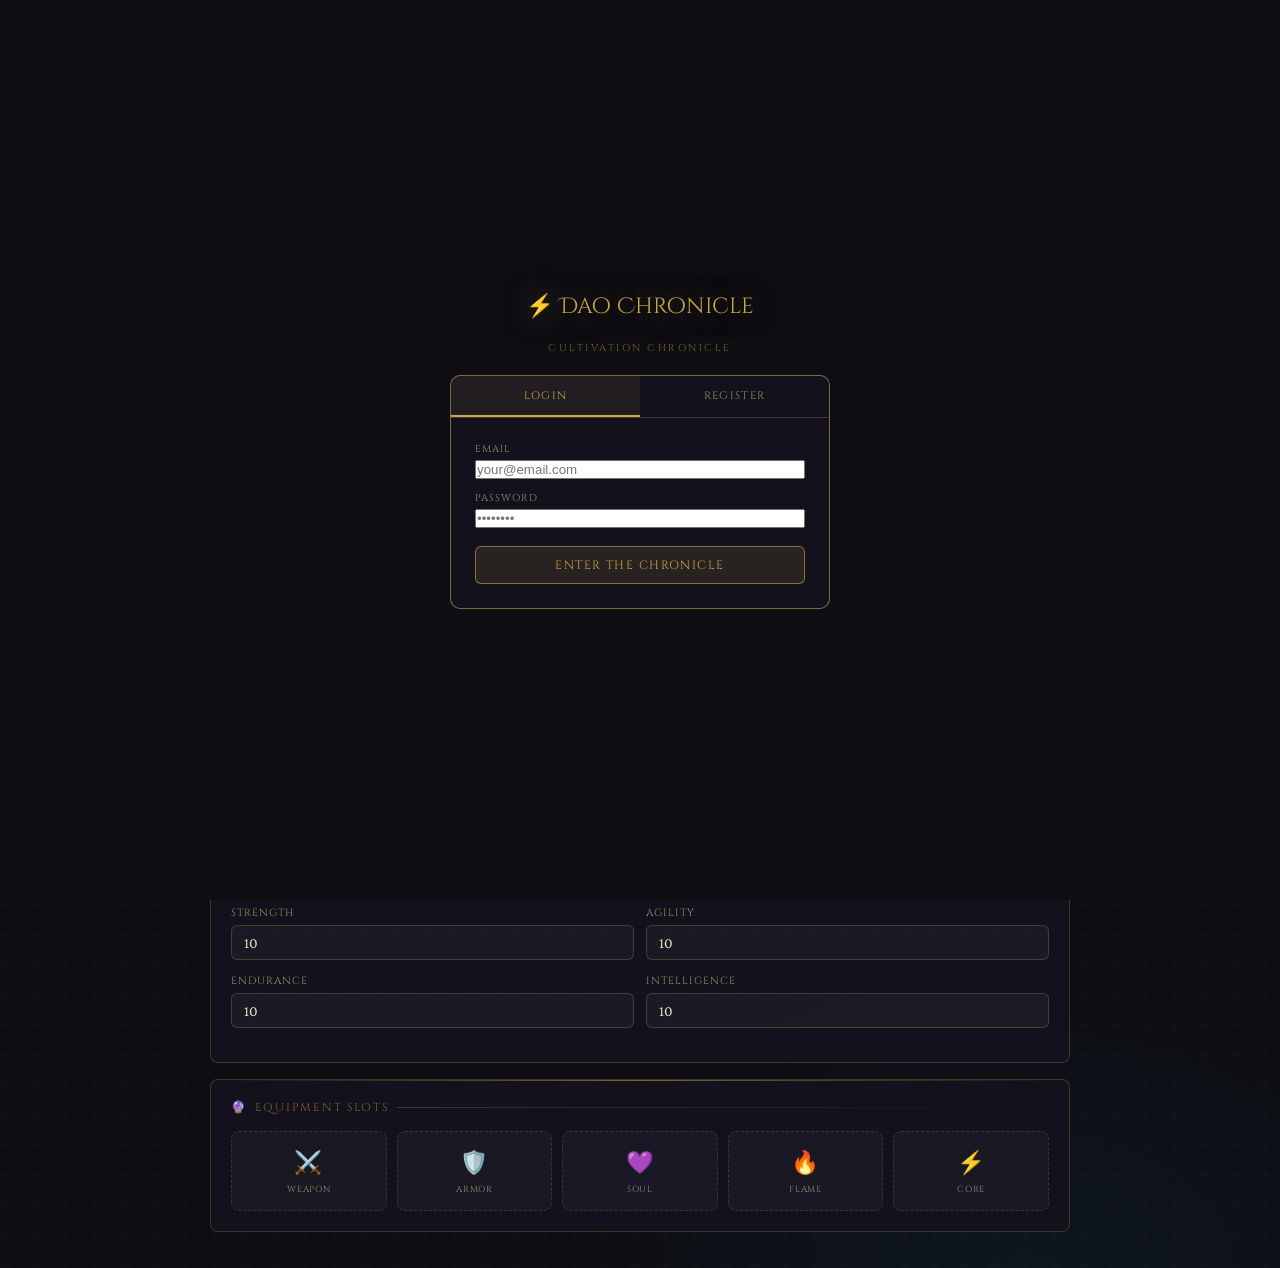
==== commit 5272ad88: "Add files via upload fixed player not visible" ====
--- a/index.html
+++ b/index.html
@@ -691,36 +691,86 @@
 <div id="login-overlay" style="
   position:fixed;inset:0;background:var(--ink);z-index:10000;
   display:flex;flex-direction:column;align-items:center;justify-content:center;gap:16px;
-  padding:24px;">
+  padding:24px;overflow-y:auto;">
   <div style="font-family:'Cinzel Decorative',serif;font-size:1.4rem;color:var(--gold);
-    text-shadow:0 0 30px rgba(201,168,76,0.5);margin-bottom:8px;">⚡ Dao Chronicle</div>
+    text-shadow:0 0 30px rgba(201,168,76,0.5);margin-bottom:4px;">⚡ Dao Chronicle</div>
+  <div style="font-family:'Cinzel',serif;font-size:0.62rem;letter-spacing:0.25em;
+    color:var(--gold-dim);text-transform:uppercase;margin-bottom:4px;">Cultivation Chronicle</div>
+
   <div style="background:var(--panel);border:1px solid var(--border-bright);border-radius:10px;
-    padding:28px;width:100%;max-width:360px;position:relative;">
-    <div style="font-family:'Cinzel',serif;font-size:0.75rem;letter-spacing:0.15em;
-      color:var(--gold-dim);text-transform:uppercase;margin-bottom:18px;text-align:center;">
-      Enter the Dao</div>
-    <div style="margin-bottom:12px;">
-      <label style="font-family:'Cinzel',serif;font-size:0.62rem;letter-spacing:0.1em;
-        color:var(--text-dim);text-transform:uppercase;display:block;margin-bottom:4px;">Email</label>
-      <input type="email" id="login-email" placeholder="your@email.com"
-        style="width:100%;" autocomplete="email" onkeydown="if(event.key==='Enter')doLogin()">
-    </div>
-    <div style="margin-bottom:18px;">
-      <label style="font-family:'Cinzel',serif;font-size:0.62rem;letter-spacing:0.1em;
-        color:var(--text-dim);text-transform:uppercase;display:block;margin-bottom:4px;">Password</label>
-      <input type="password" id="login-password" placeholder="••••••••"
-        style="width:100%;" autocomplete="current-password" onkeydown="if(event.key==='Enter')doLogin()">
-    </div>
-    <button onclick="doLogin()" id="login-submit-btn" style="width:100%;padding:10px;
-      background:rgba(201,168,76,0.12);border:1px solid var(--border-bright);
-      color:var(--gold);font-family:'Cinzel',serif;font-size:0.75rem;
-      letter-spacing:0.12em;text-transform:uppercase;border-radius:6px;cursor:pointer;
-      transition:all 0.2s;" onmouseover="this.style.background='rgba(201,168,76,0.25)'"
-      onmouseout="this.style.background='rgba(201,168,76,0.12)'">
-      Enter
-    </button>
-    <div id="login-error" style="color:#f87171;font-size:0.8rem;text-align:center;
-      margin-top:10px;display:none;font-family:'Crimson Pro',serif;"></div>
+    width:100%;max-width:380px;position:relative;overflow:hidden;">
+
+    <!-- Tabs -->
+    <div style="display:flex;border-bottom:1px solid var(--border);">
+      <button id="auth-tab-login" onclick="switchAuthTab('login')" style="flex:1;padding:12px;
+        font-family:'Cinzel',serif;font-size:0.68rem;letter-spacing:0.12em;text-transform:uppercase;
+        background:rgba(201,168,76,0.08);border:none;border-bottom:2px solid var(--gold);
+        color:var(--gold);cursor:pointer;transition:all 0.2s;">Login</button>
+      <button id="auth-tab-register" onclick="switchAuthTab('register')" style="flex:1;padding:12px;
+        font-family:'Cinzel',serif;font-size:0.68rem;letter-spacing:0.12em;text-transform:uppercase;
+        background:transparent;border:none;border-bottom:2px solid transparent;
+        color:var(--text-dim);cursor:pointer;transition:all 0.2s;">Register</button>
+    </div>
+
+    <!-- Login Panel -->
+    <div id="auth-panel-login" style="padding:24px;">
+      <div style="margin-bottom:12px;">
+        <label style="font-family:'Cinzel',serif;font-size:0.62rem;letter-spacing:0.1em;
+          color:var(--text-dim);text-transform:uppercase;display:block;margin-bottom:4px;">Email</label>
+        <input type="email" id="login-email" placeholder="your@email.com"
+          style="width:100%;" autocomplete="email" onkeydown="if(event.key==='Enter')doLogin()">
+      </div>
+      <div style="margin-bottom:18px;">
+        <label style="font-family:'Cinzel',serif;font-size:0.62rem;letter-spacing:0.1em;
+          color:var(--text-dim);text-transform:uppercase;display:block;margin-bottom:4px;">Password</label>
+        <input type="password" id="login-password" placeholder="••••••••"
+          style="width:100%;" autocomplete="current-password" onkeydown="if(event.key==='Enter')doLogin()">
+      </div>
+      <button onclick="doLogin()" id="login-submit-btn" style="width:100%;padding:10px;
+        background:rgba(201,168,76,0.12);border:1px solid var(--border-bright);
+        color:var(--gold);font-family:'Cinzel',serif;font-size:0.75rem;
+        letter-spacing:0.12em;text-transform:uppercase;border-radius:6px;cursor:pointer;transition:all 0.2s;"
+        onmouseover="this.style.background='rgba(201,168,76,0.25)'"
+        onmouseout="this.style.background='rgba(201,168,76,0.12)'">
+        Enter the Chronicle
+      </button>
+      <div id="login-error" style="color:#f87171;font-size:0.8rem;text-align:center;
+        margin-top:10px;display:none;font-family:'Crimson Pro',serif;"></div>
+    </div>
+
+    <!-- Register Panel -->
+    <div id="auth-panel-register" style="padding:24px;display:none;">
+      <div style="margin-bottom:12px;">
+        <label style="font-family:'Cinzel',serif;font-size:0.62rem;letter-spacing:0.1em;
+          color:var(--text-dim);text-transform:uppercase;display:block;margin-bottom:4px;">Username</label>
+        <input type="text" id="reg-username" placeholder="Your cultivator name" style="width:100%;">
+      </div>
+      <div style="margin-bottom:12px;">
+        <label style="font-family:'Cinzel',serif;font-size:0.62rem;letter-spacing:0.1em;
+          color:var(--text-dim);text-transform:uppercase;display:block;margin-bottom:4px;">Email</label>
+        <input type="email" id="reg-email" placeholder="your@email.com" style="width:100%;"
+          onkeydown="if(event.key==='Enter')doRegister()">
+      </div>
+      <div style="margin-bottom:18px;">
+        <label style="font-family:'Cinzel',serif;font-size:0.62rem;letter-spacing:0.1em;
+          color:var(--text-dim);text-transform:uppercase;display:block;margin-bottom:4px;">Password (min 8 chars)</label>
+        <input type="password" id="reg-password" placeholder="••••••••" style="width:100%;"
+          onkeydown="if(event.key==='Enter')doRegister()">
+      </div>
+      <button onclick="doRegister()" id="reg-submit-btn" style="width:100%;padding:10px;
+        background:rgba(201,168,76,0.12);border:1px solid var(--border-bright);
+        color:var(--gold);font-family:'Cinzel',serif;font-size:0.75rem;
+        letter-spacing:0.12em;text-transform:uppercase;border-radius:6px;cursor:pointer;transition:all 0.2s;"
+        onmouseover="this.style.background='rgba(201,168,76,0.25)'"
+        onmouseout="this.style.background='rgba(201,168,76,0.12)'">
+        Begin the Journey
+      </button>
+      <div id="reg-error" style="color:#f87171;font-size:0.8rem;text-align:center;
+        margin-top:10px;display:none;font-family:'Crimson Pro',serif;"></div>
+      <div id="reg-success" style="color:#4caf8a;font-size:0.8rem;text-align:center;
+        margin-top:10px;display:none;font-family:'Crimson Pro',serif;"></div>
+    </div>
+
   </div>
 </div>
 
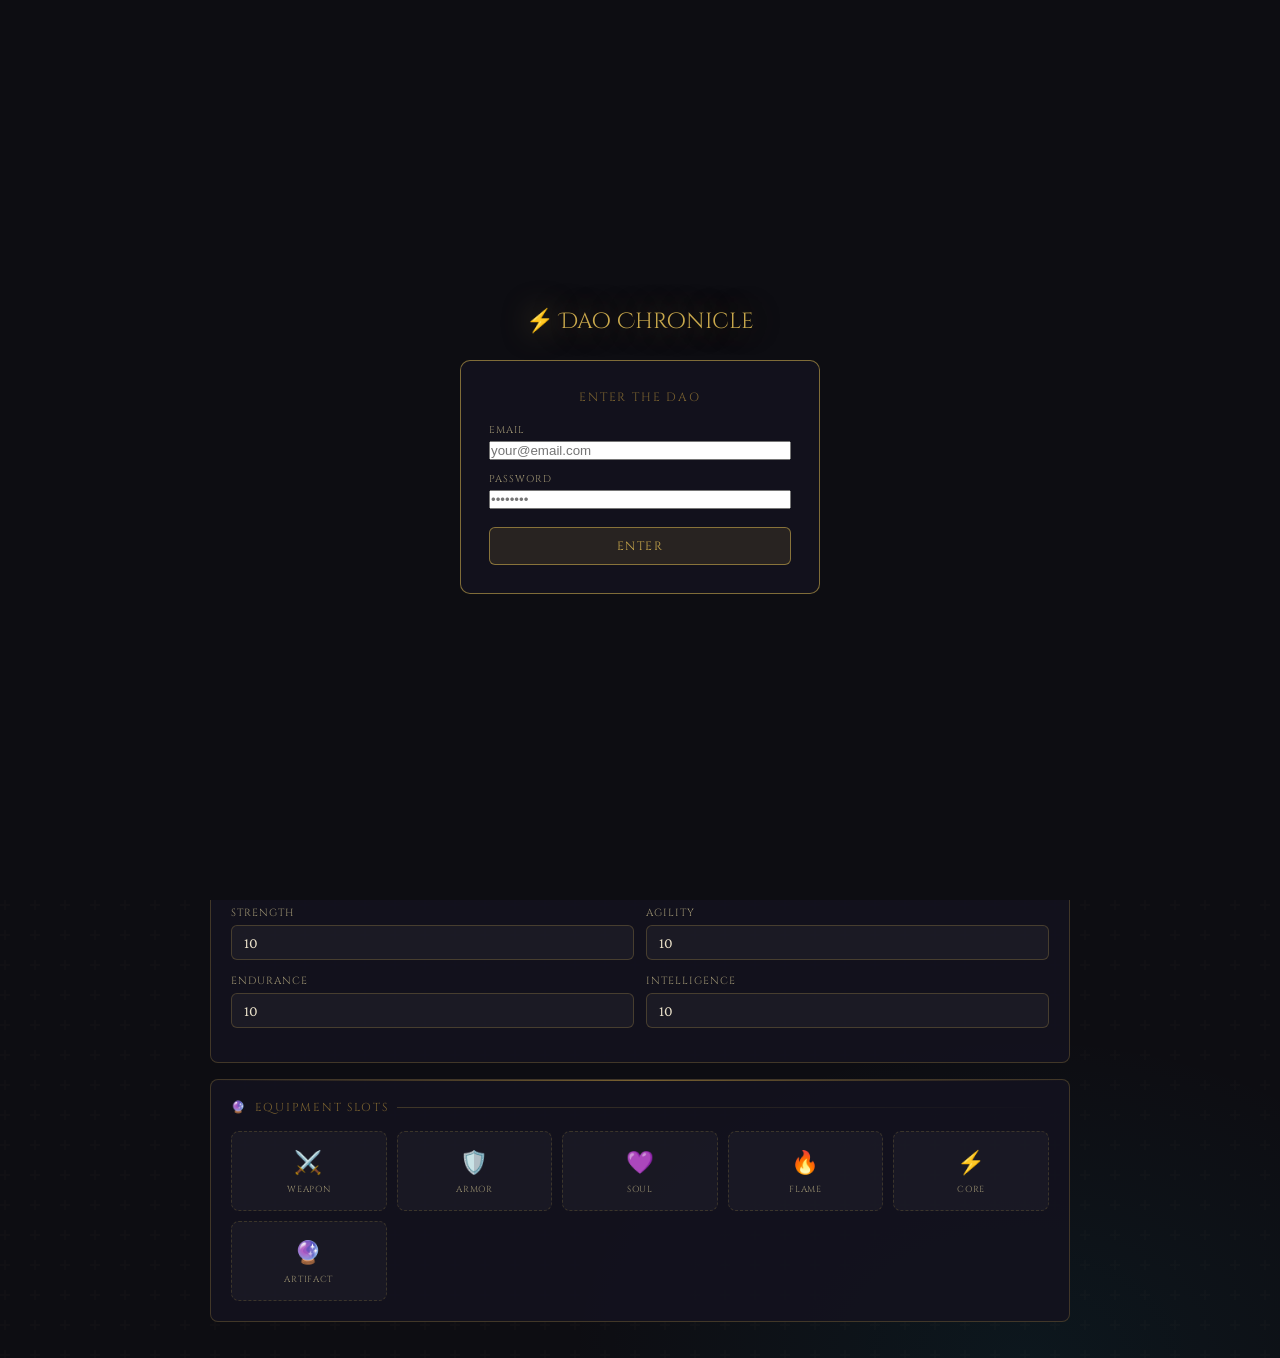
==== commit 63e85118: "Add files via upload EQUIP_ICONS — artifact: '🔮' added Default equipment object — artifact: null ad" ====
--- a/index.html
+++ b/index.html
@@ -184,6 +184,10 @@
           <span class="equip-slot-icon">⚡</span>
           <span>Core</span>
         </div>
+        <div class="equip-slot" data-slot="artifact" onclick="openEquipSlot('artifact')">
+          <span class="equip-slot-icon">🔮</span>
+          <span>Artifact</span>
+        </div>
       </div>
     </div>
 
@@ -691,86 +695,36 @@
 <div id="login-overlay" style="
   position:fixed;inset:0;background:var(--ink);z-index:10000;
   display:flex;flex-direction:column;align-items:center;justify-content:center;gap:16px;
-  padding:24px;overflow-y:auto;">
+  padding:24px;">
   <div style="font-family:'Cinzel Decorative',serif;font-size:1.4rem;color:var(--gold);
-    text-shadow:0 0 30px rgba(201,168,76,0.5);margin-bottom:4px;">⚡ Dao Chronicle</div>
-  <div style="font-family:'Cinzel',serif;font-size:0.62rem;letter-spacing:0.25em;
-    color:var(--gold-dim);text-transform:uppercase;margin-bottom:4px;">Cultivation Chronicle</div>
-
+    text-shadow:0 0 30px rgba(201,168,76,0.5);margin-bottom:8px;">⚡ Dao Chronicle</div>
   <div style="background:var(--panel);border:1px solid var(--border-bright);border-radius:10px;
-    width:100%;max-width:380px;position:relative;overflow:hidden;">
-
-    <!-- Tabs -->
-    <div style="display:flex;border-bottom:1px solid var(--border);">
-      <button id="auth-tab-login" onclick="switchAuthTab('login')" style="flex:1;padding:12px;
-        font-family:'Cinzel',serif;font-size:0.68rem;letter-spacing:0.12em;text-transform:uppercase;
-        background:rgba(201,168,76,0.08);border:none;border-bottom:2px solid var(--gold);
-        color:var(--gold);cursor:pointer;transition:all 0.2s;">Login</button>
-      <button id="auth-tab-register" onclick="switchAuthTab('register')" style="flex:1;padding:12px;
-        font-family:'Cinzel',serif;font-size:0.68rem;letter-spacing:0.12em;text-transform:uppercase;
-        background:transparent;border:none;border-bottom:2px solid transparent;
-        color:var(--text-dim);cursor:pointer;transition:all 0.2s;">Register</button>
-    </div>
-
-    <!-- Login Panel -->
-    <div id="auth-panel-login" style="padding:24px;">
-      <div style="margin-bottom:12px;">
-        <label style="font-family:'Cinzel',serif;font-size:0.62rem;letter-spacing:0.1em;
-          color:var(--text-dim);text-transform:uppercase;display:block;margin-bottom:4px;">Email</label>
-        <input type="email" id="login-email" placeholder="your@email.com"
-          style="width:100%;" autocomplete="email" onkeydown="if(event.key==='Enter')doLogin()">
-      </div>
-      <div style="margin-bottom:18px;">
-        <label style="font-family:'Cinzel',serif;font-size:0.62rem;letter-spacing:0.1em;
-          color:var(--text-dim);text-transform:uppercase;display:block;margin-bottom:4px;">Password</label>
-        <input type="password" id="login-password" placeholder="••••••••"
-          style="width:100%;" autocomplete="current-password" onkeydown="if(event.key==='Enter')doLogin()">
-      </div>
-      <button onclick="doLogin()" id="login-submit-btn" style="width:100%;padding:10px;
-        background:rgba(201,168,76,0.12);border:1px solid var(--border-bright);
-        color:var(--gold);font-family:'Cinzel',serif;font-size:0.75rem;
-        letter-spacing:0.12em;text-transform:uppercase;border-radius:6px;cursor:pointer;transition:all 0.2s;"
-        onmouseover="this.style.background='rgba(201,168,76,0.25)'"
-        onmouseout="this.style.background='rgba(201,168,76,0.12)'">
-        Enter the Chronicle
-      </button>
-      <div id="login-error" style="color:#f87171;font-size:0.8rem;text-align:center;
-        margin-top:10px;display:none;font-family:'Crimson Pro',serif;"></div>
-    </div>
-
-    <!-- Register Panel -->
-    <div id="auth-panel-register" style="padding:24px;display:none;">
-      <div style="margin-bottom:12px;">
-        <label style="font-family:'Cinzel',serif;font-size:0.62rem;letter-spacing:0.1em;
-          color:var(--text-dim);text-transform:uppercase;display:block;margin-bottom:4px;">Username</label>
-        <input type="text" id="reg-username" placeholder="Your cultivator name" style="width:100%;">
-      </div>
-      <div style="margin-bottom:12px;">
-        <label style="font-family:'Cinzel',serif;font-size:0.62rem;letter-spacing:0.1em;
-          color:var(--text-dim);text-transform:uppercase;display:block;margin-bottom:4px;">Email</label>
-        <input type="email" id="reg-email" placeholder="your@email.com" style="width:100%;"
-          onkeydown="if(event.key==='Enter')doRegister()">
-      </div>
-      <div style="margin-bottom:18px;">
-        <label style="font-family:'Cinzel',serif;font-size:0.62rem;letter-spacing:0.1em;
-          color:var(--text-dim);text-transform:uppercase;display:block;margin-bottom:4px;">Password (min 8 chars)</label>
-        <input type="password" id="reg-password" placeholder="••••••••" style="width:100%;"
-          onkeydown="if(event.key==='Enter')doRegister()">
-      </div>
-      <button onclick="doRegister()" id="reg-submit-btn" style="width:100%;padding:10px;
-        background:rgba(201,168,76,0.12);border:1px solid var(--border-bright);
-        color:var(--gold);font-family:'Cinzel',serif;font-size:0.75rem;
-        letter-spacing:0.12em;text-transform:uppercase;border-radius:6px;cursor:pointer;transition:all 0.2s;"
-        onmouseover="this.style.background='rgba(201,168,76,0.25)'"
-        onmouseout="this.style.background='rgba(201,168,76,0.12)'">
-        Begin the Journey
-      </button>
-      <div id="reg-error" style="color:#f87171;font-size:0.8rem;text-align:center;
-        margin-top:10px;display:none;font-family:'Crimson Pro',serif;"></div>
-      <div id="reg-success" style="color:#4caf8a;font-size:0.8rem;text-align:center;
-        margin-top:10px;display:none;font-family:'Crimson Pro',serif;"></div>
-    </div>
-
+    padding:28px;width:100%;max-width:360px;position:relative;">
+    <div style="font-family:'Cinzel',serif;font-size:0.75rem;letter-spacing:0.15em;
+      color:var(--gold-dim);text-transform:uppercase;margin-bottom:18px;text-align:center;">
+      Enter the Dao</div>
+    <div style="margin-bottom:12px;">
+      <label style="font-family:'Cinzel',serif;font-size:0.62rem;letter-spacing:0.1em;
+        color:var(--text-dim);text-transform:uppercase;display:block;margin-bottom:4px;">Email</label>
+      <input type="email" id="login-email" placeholder="your@email.com"
+        style="width:100%;" autocomplete="email" onkeydown="if(event.key==='Enter')doLogin()">
+    </div>
+    <div style="margin-bottom:18px;">
+      <label style="font-family:'Cinzel',serif;font-size:0.62rem;letter-spacing:0.1em;
+        color:var(--text-dim);text-transform:uppercase;display:block;margin-bottom:4px;">Password</label>
+      <input type="password" id="login-password" placeholder="••••••••"
+        style="width:100%;" autocomplete="current-password" onkeydown="if(event.key==='Enter')doLogin()">
+    </div>
+    <button onclick="doLogin()" id="login-submit-btn" style="width:100%;padding:10px;
+      background:rgba(201,168,76,0.12);border:1px solid var(--border-bright);
+      color:var(--gold);font-family:'Cinzel',serif;font-size:0.75rem;
+      letter-spacing:0.12em;text-transform:uppercase;border-radius:6px;cursor:pointer;
+      transition:all 0.2s;" onmouseover="this.style.background='rgba(201,168,76,0.25)'"
+      onmouseout="this.style.background='rgba(201,168,76,0.12)'">
+      Enter
+    </button>
+    <div id="login-error" style="color:#f87171;font-size:0.8rem;text-align:center;
+      margin-top:10px;display:none;font-family:'Crimson Pro',serif;"></div>
   </div>
 </div>
 
